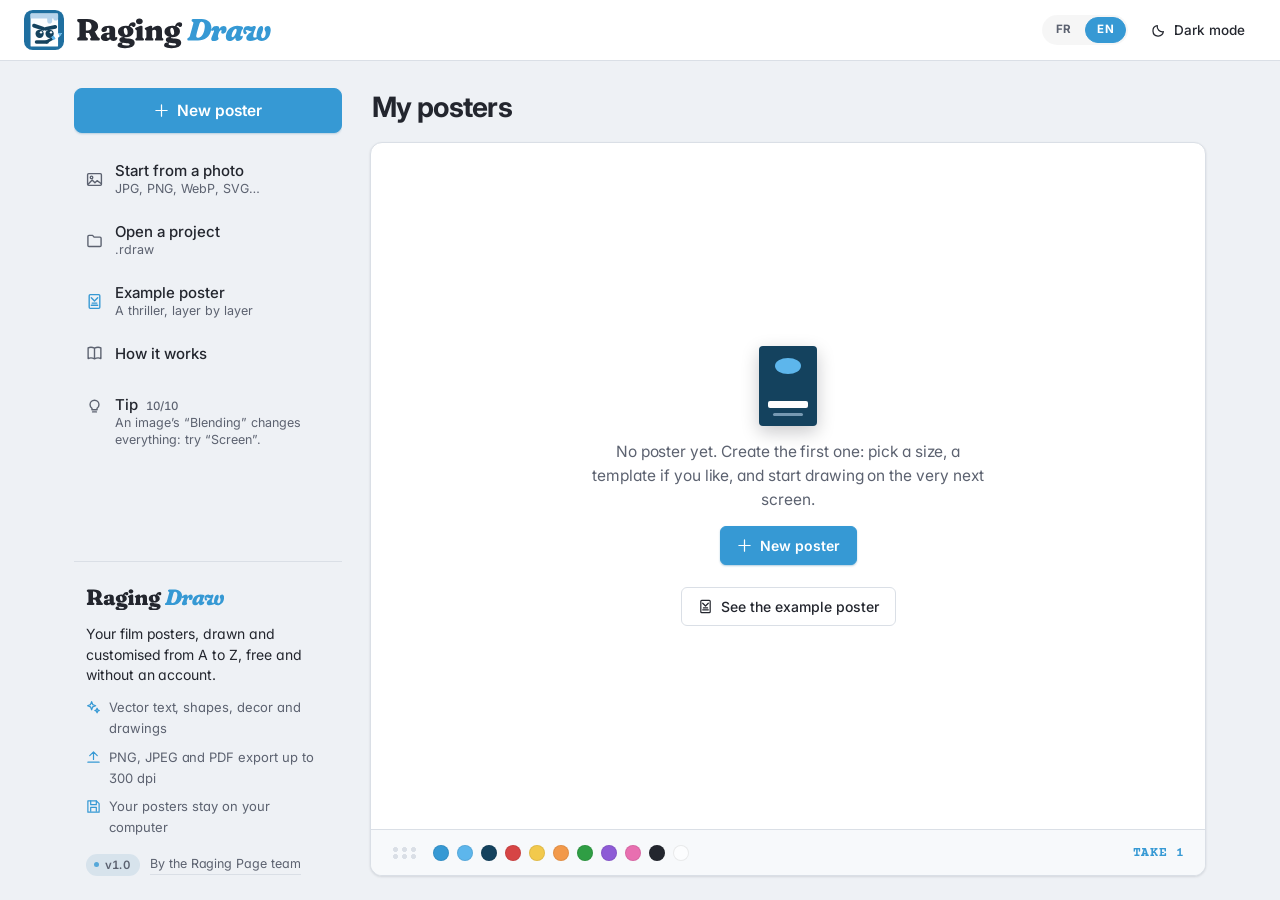
==== ragingdraw/index.html @ 5bf58afb "Raging Draw : un site pour dessiner et personnaliser ses affiches de films Nouveau dossier ragingdra" ====
<!DOCTYPE html>
<html lang="en">
<head>
<meta charset="UTF-8">
<meta name="viewport" content="width=device-width, initial-scale=1.0">
<title>Raging Draw : affiches de films</title>
<meta name="description" content="Raging Draw : dessine et personnalise tes affiches de films de A à Z, gratuitement, dans ton navigateur. Export PNG, JPEG et PDF jusqu'au 300 dpi.">
<script>
  // Applique le thème sauvegardé avant le premier rendu, pour éviter un flash clair->sombre.
  try{ var t = localStorage.getItem('ragingdraw_theme') || localStorage.getItem('scriptmm_theme'); if(t==='dark') document.documentElement.setAttribute('data-theme','dark'); }catch(e){}
</script>
<link rel="icon" type="image/svg+xml" href="data:image/svg+xml,%3Csvg%20xmlns=%22http://www.w3.org/2000/svg%22%20viewBox=%220%200%2064%2064%22%3E%3Crect%20width=%2264%22%20height=%2264%22%20rx=%2214%22%20fill=%22%231F6FA0%22/%3E%3Cpath%20d=%22M12%207H53V57H12Z%22%20fill=%22%23FCFDFE%22%20stroke=%22%23FCFDFE%22%20stroke-width=%223%22%20stroke-linejoin=%22round%22/%3E%3Cpath%20d=%22M12%207H53V12.6c0%201.7-1%202.7-2.3%202.7s-2.3-1-2.3-2.7V12H43.6v5.2c0%201.9-1.1%203-2.5%203s-2.5-1.1-2.5-3V12H12Z%22%20fill=%22%23B7D4EC%22%20stroke=%22%23B7D4EC%22%20stroke-width=%223%22%20stroke-linejoin=%22round%22/%3E%3Cpath%20d=%22M16%2025L31%2030M50%2027L35%2030%22%20stroke=%22%2314425E%22%20stroke-width=%226%22%20stroke-linecap=%22round%22/%3E%3Ccircle%20cx=%2225%22%20cy=%2238%22%20r=%226.6%22%20fill=%22%2314425E%22/%3E%3Ccircle%20cx=%2227.2%22%20cy=%2235.8%22%20r=%221.9%22%20fill=%22%23FCFDFE%22/%3E%3Ccircle%20cx=%2241%22%20cy=%2238%22%20r=%226.6%22%20fill=%22%2314425E%22/%3E%3Ccircle%20cx=%2243.2%22%20cy=%2235.8%22%20r=%221.9%22%20fill=%22%23FCFDFE%22/%3E%3Cpath%20d=%22M20%2051H37%22%20stroke=%22%2314425E%22%20stroke-width=%225.6%22%20stroke-linecap=%22round%22/%3E%3Cg%20transform=%22translate%2836%2051%29%20rotate%28-30%29%22%3E%3Cpath%20d=%22M-2%20-1.9Q-2%20-2.4%20-1.4%20-2.4H11V2.4H-1.4Q-2%202.4%20-2%201.9Z%22%20fill=%22%2314425E%22/%3E%3Cpath%20d=%22M10.5%20-3.1H15.5V3.1H10.5Z%22%20fill=%22%235DB6EC%22/%3E%3Cpath%20d=%22M15.3%20-3.6C20%20-4.2%2024.5%20-2.6%2028.5%200C24.5%202.6%2020%204.2%2015.3%203.6Z%22%20fill=%22%23FCFDFE%22/%3E%3Cpath%20d=%22M22%20-3C24.4%20-2.2%2026.6%20-1.2%2028.5%200C26.6%201.2%2024.4%202.2%2022%203C23.2%201%2023.2%20-1%2022%20-3Z%22%20fill=%22%235DB6EC%22/%3E%3C/g%3E%3C/svg%3E">
<link rel="apple-touch-icon" href="data:image/svg+xml,%3Csvg%20xmlns=%22http://www.w3.org/2000/svg%22%20viewBox=%220%200%2064%2064%22%3E%3Crect%20width=%2264%22%20height=%2264%22%20rx=%2214%22%20fill=%22%231F6FA0%22/%3E%3Cpath%20d=%22M12%207H53V57H12Z%22%20fill=%22%23FCFDFE%22%20stroke=%22%23FCFDFE%22%20stroke-width=%223%22%20stroke-linejoin=%22round%22/%3E%3Cpath%20d=%22M12%207H53V12.6c0%201.7-1%202.7-2.3%202.7s-2.3-1-2.3-2.7V12H43.6v5.2c0%201.9-1.1%203-2.5%203s-2.5-1.1-2.5-3V12H12Z%22%20fill=%22%23B7D4EC%22%20stroke=%22%23B7D4EC%22%20stroke-width=%223%22%20stroke-linejoin=%22round%22/%3E%3Cpath%20d=%22M16%2025L31%2030M50%2027L35%2030%22%20stroke=%22%2314425E%22%20stroke-width=%226%22%20stroke-linecap=%22round%22/%3E%3Ccircle%20cx=%2225%22%20cy=%2238%22%20r=%226.6%22%20fill=%22%2314425E%22/%3E%3Ccircle%20cx=%2227.2%22%20cy=%2235.8%22%20r=%221.9%22%20fill=%22%23FCFDFE%22/%3E%3Ccircle%20cx=%2241%22%20cy=%2238%22%20r=%226.6%22%20fill=%22%2314425E%22/%3E%3Ccircle%20cx=%2243.2%22%20cy=%2235.8%22%20r=%221.9%22%20fill=%22%23FCFDFE%22/%3E%3Cpath%20d=%22M20%2051H37%22%20stroke=%22%2314425E%22%20stroke-width=%225.6%22%20stroke-linecap=%22round%22/%3E%3Cg%20transform=%22translate%2836%2051%29%20rotate%28-30%29%22%3E%3Cpath%20d=%22M-2%20-1.9Q-2%20-2.4%20-1.4%20-2.4H11V2.4H-1.4Q-2%202.4%20-2%201.9Z%22%20fill=%22%2314425E%22/%3E%3Cpath%20d=%22M10.5%20-3.1H15.5V3.1H10.5Z%22%20fill=%22%235DB6EC%22/%3E%3Cpath%20d=%22M15.3%20-3.6C20%20-4.2%2024.5%20-2.6%2028.5%200C24.5%202.6%2020%204.2%2015.3%203.6Z%22%20fill=%22%23FCFDFE%22/%3E%3Cpath%20d=%22M22%20-3C24.4%20-2.2%2026.6%20-1.2%2028.5%200C26.6%201.2%2024.4%202.2%2022%203C23.2%201%2023.2%20-1%2022%20-3Z%22%20fill=%22%235DB6EC%22/%3E%3C/g%3E%3C/svg%3E">
<link rel="preconnect" href="https://fonts.googleapis.com">
<link href="https://fonts.googleapis.com/css2?family=Fraunces:opsz,wght@9..144,500;9..144,600;9..144,700&family=Archivo:wght@400;500;600;700&family=Space+Grotesk:wght@500;600;700&family=Inter:wght@400;500;600;700&family=Courier+Prime:wght@400;700&family=Playfair+Display:wght@600;700&family=Bebas+Neue&family=Caveat:wght@600;700&family=Special+Elite&family=Cinzel:wght@600;700&family=Cormorant+Garamond:wght@600;700&family=Tinos:ital,wght@0,400;0,700;1,400;1,700&family=Arimo:ital,wght@0,400;0,700;1,400;1,700&display=swap" rel="stylesheet">
<link href="https://fonts.googleapis.com/css2?family=Cutive+Mono&family=Anonymous+Pro:wght@400;700&family=IBM+Plex+Mono:wght@400;700&family=Space+Mono:wght@400;700&family=JetBrains+Mono:wght@400;700&family=Roboto+Mono:wght@400;700&family=Source+Code+Pro:wght@400;700&family=DM+Mono:wght@400&family=Overpass+Mono:wght@400;700&family=Xanh+Mono&family=Syne+Mono&family=VT323&family=Share+Tech+Mono&family=Roboto:wght@400;700&family=Open+Sans:wght@400;700&family=Lato:wght@400;700&family=Montserrat:wght@400;700&family=Poppins:wght@400;700&family=Raleway:wght@400;700&family=Nunito:wght@400;700&family=Work+Sans:wght@400;700&family=DM+Sans:wght@400;700&family=Manrope:wght@400;700&family=Outfit:wght@400;700&family=Urbanist:wght@400;700&family=Jost:wght@400;700&family=Josefin+Sans:wght@400;700&family=Quicksand:wght@400;700&family=Barlow:wght@400;700&family=Karla:wght@400;700&display=swap" rel="stylesheet">
<link href="https://fonts.googleapis.com/css2?family=Rubik:wght@400;700&family=Lexend:wght@400;700&family=Figtree:wght@400;700&family=Plus+Jakarta+Sans:wght@400;700&family=Sora:wght@400;700&family=Mulish:wght@400;700&family=Cabin:wght@400;700&family=Questrial&family=Libre+Franklin:wght@400;700&family=Albert+Sans:wght@400;700&family=Red+Hat+Display:wght@400;700&family=Syne:wght@400;700&family=Libre+Baskerville:wght@400;700&family=Lora:wght@400;700&family=Merriweather:wght@400;700&family=EB+Garamond:wght@400;700&family=Crimson+Text:wght@400;700&family=Cormorant:wght@400;700&family=Spectral:wght@400;700&family=Libre+Caslon+Text:wght@400;700&family=Bodoni+Moda:wght@400;700&family=DM+Serif+Display&family=DM+Serif+Text&family=Cardo:wght@400;700&family=Gelasio:wght@400;700&family=Source+Serif+4:wght@400;700&family=PT+Serif:wght@400;700&family=Noto+Serif:wght@400;700&family=Old+Standard+TT:wght@400;700&family=Vollkorn:wght@400;700&display=swap" rel="stylesheet">
<link href="https://fonts.googleapis.com/css2?family=Prata&family=Gloock&family=Young+Serif&family=Marcellus&family=Cinzel+Decorative:wght@400;700&family=Forum&family=Playfair+Display+SC:wght@400;700&family=Cormorant+SC:wght@400;700&family=Anton&family=Oswald:wght@400;700&family=League+Gothic&family=Archivo+Black&family=Alfa+Slab+One&family=Bungee&family=Righteous&family=Limelight&family=Monoton&family=Fjalla+One&family=Staatliches&family=Big+Shoulders+Display:wght@400;700&family=Teko:wght@400;700&family=Abril+Fatface&family=Black+Ops+One&family=Rubik+Mono+One&family=Unbounded:wght@400;700&family=Bowlby+One&family=Fugaz+One&family=Pirata+One&family=UnifrakturCook:wght@700&family=Creepster&display=swap" rel="stylesheet">
<link href="https://fonts.googleapis.com/css2?family=Orbitron:wght@400;700&family=Audiowide&family=Press+Start+2P&family=Michroma&family=Russo+One&family=Rye&family=Dancing+Script:wght@400;700&family=Pacifico&family=Great+Vibes&family=Satisfy&family=Sacramento&family=Allura&family=Alex+Brush&family=Parisienne&family=Kaushan+Script&family=Shadows+Into+Light&family=Indie+Flower&family=Permanent+Marker&family=Homemade+Apple&family=Reenie+Beanie&family=Rock+Salt&family=Covered+By+Your+Grace&family=Nanum+Pen+Script&family=Gloria+Hallelujah&family=Amatic+SC:wght@400;700&family=Courgette&family=Marck+Script&family=Yellowtail&family=Cookie&family=Italianno&display=swap" rel="stylesheet">
<link href="https://fonts.googleapis.com/css2?family=Tangerine:wght@400;700&family=Pinyon+Script&family=Mr+Dafoe&family=Rancho&display=swap" rel="stylesheet">
<link href="https://fonts.googleapis.com/css2?family=Six+Caps&family=Antonio:wght@400;700&family=Oswald:wght@200;300;500;600&family=Montserrat:wght@100;300;500;600;800;900&family=Inter:wght@100;200;300;800;900&family=Playfair+Display:ital,wght@0,400;0,800;0,900;1,400;1,700;1,900&family=Cormorant+Garamond:ital,wght@0,400;1,400;1,600;1,700&family=Fraunces:ital,wght@0,300;0,900;1,400;1,700&display=swap" rel="stylesheet">
<link rel="stylesheet" href="draw.css">
</head>
<body>
<div id="app"></div>

<script src="js/01-base.js"></script>
<script src="js/02-store.js"></script>
<script src="js/03-model.js"></script>
<script src="js/04-render.js"></script>
<script src="js/05-home.js"></script>
<script src="js/06-editor.js"></script>
<script src="js/07-panels.js"></script>
<script src="js/08-export.js"></script>
<script src="js/09-boot.js"></script>
</body>
</html>
---- ragingdraw/draw.css ----
/* =====================================================================
   RAGING DRAW — même direction artistique que Raging Page :
   mêmes couleurs, mêmes typographies (Inter, Fraunces pour le nom),
   même colonne sombre, mêmes boutons, mêmes boîtes de dialogue.
===================================================================== */
:root{
  --paper:#FCFDFE;
  --ink:#23262E;
  --ink-soft:#5C6270;
  --studio:#262535;
  --studio-2:#2F2E44;
  --studio-text:#EDEEF5;
  --studio-text-dim:#9A99B0;
  --accent:#3699D4;
  --accent-2:#1F6FA0;
  --hair:#DADFE6;
  --hair-dark:#3B3A52;
  --backdrop:#EEF1F5;
  --editor-backdrop:#DCE0E7;
  --danger:#D64545;
  --ok:#2F9E44;
  --radius:6px;
  --sans:'Inter',system-ui,-apple-system,'Segoe UI',Roboto,sans-serif;
  --display:var(--sans);
  --surface:#fff;
  --surface-soft:#F7F9FB;
  --surface-soft-2:#F2F5F8;
  --row-hover:#ffffff80;
  --chip-bg:#00000009;
  --overlay-hover:#00000008;
  --tag-chip-bg:#1F6FA01c;
  --tag-chip-text:#145073;
  --shadow-sm:0 1px 2px rgba(16,24,40,.05), 0 1px 3px rgba(16,24,40,.07);
  --shadow-md:0 2px 4px rgba(16,24,40,.05), 0 8px 20px -6px rgba(16,24,40,.14);
  --focus-ring:0 0 0 3px rgba(54,153,212,.22);
}
html[data-theme="dark"]{
  --backdrop:#14141C;
  --editor-backdrop:#0D0D13;
  --ink:#E8EAF2;
  --ink-soft:#A7ACC0;
  --hair:#363548;
  --surface:#262535;
  --surface-soft:#2B2A3D;
  --surface-soft-2:#2B2A3D;
  --row-hover:#ffffff0d;
  --chip-bg:#ffffff14;
  --overlay-hover:#ffffff12;
  --tag-chip-bg:#3699D433;
  --tag-chip-text:#A9D8F5;
  --shadow-sm:0 1px 2px rgba(0,0,0,.35);
  --shadow-md:0 8px 22px -6px rgba(0,0,0,.55);
}
*{box-sizing:border-box;}
html,body{height:100%;}
body{margin:0; background:var(--backdrop); color:var(--ink); font-family:var(--sans); -webkit-font-smoothing:antialiased; font-feature-settings:'cv11','ss01'; letter-spacing:-.003em;}
button{font-family:inherit; cursor:pointer; color:inherit;}
input,textarea,select{font-family:inherit;}
::selection{background:#BFE3FA;}
#app{height:100vh; display:flex; flex-direction:column; overflow:hidden;}
.hidden{display:none !important;}
.icon{width:15px; height:15px; flex:none;}

/* ---------- Boutons ---------- */
.btn{
  border:1px solid var(--hair); background:var(--surface); color:var(--ink); padding:10px 16px;
  border-radius:6px; font-size:14px; font-weight:500; display:inline-flex; align-items:center; gap:8px;
  transition:background .12s, border-color .12s, box-shadow .12s, color .12s;
}
.btn:hover{border-color:#B7D4EC;}
.btn:disabled{opacity:.4; cursor:default;}
.btn-primary{background:var(--accent); border-color:var(--accent); color:#fff; font-weight:600; box-shadow:0 1px 2px rgba(31,111,160,.35);}
.btn-primary:hover{background:#2C7FB0; border-color:#2C7FB0;}
.btn-ghost{background:transparent; border-color:transparent;}
.btn-ghost:hover{background:var(--overlay-hover); border-color:transparent;}
.btn-sm{padding:6px 10px; font-size:13.5px;}
.btn:focus-visible{outline:none; box-shadow:var(--focus-ring);}
.lang-flags{display:flex; gap:2px; padding:2px; border-radius:999px; background:var(--chip-bg); margin:0 2px;}
.lang-flag{font-family:var(--sans); font-size:11.5px; font-weight:700; letter-spacing:.03em; line-height:1; padding:6px 11px; border-radius:999px; border:1px solid transparent; background:transparent; cursor:pointer; color:var(--ink-soft);}
.lang-flag:hover{color:var(--ink);}
.lang-flag.active{color:#fff; background:var(--accent); border-color:var(--accent);}
.ib{width:30px; height:30px; flex:none; display:inline-flex; align-items:center; justify-content:center; border-radius:7px; border:1px solid transparent; background:transparent; color:var(--ink-soft); position:relative; transition:background .12s, color .12s, border-color .12s;}
.ib:hover{background:var(--overlay-hover); color:var(--ink);}
.ib.on{background:var(--tag-chip-bg); color:var(--accent); border-color:rgba(54,153,212,.25);}
.ib.sm{width:26px; height:26px;}
.ib .icon{width:16px; height:16px;}
.ib.danger:hover{color:var(--danger); background:rgba(214,69,69,.08);}
.ib .lt{position:absolute; inset:0; display:flex; align-items:center; justify-content:center; font-style:normal; font-weight:700; font-size:12.5px; background:inherit; border-radius:7px;}
.ib .lt + .icon, .ib:has(.lt) .icon{opacity:0;}
.ib:has(.lt){font-family:'Fraunces',serif;}
.ib[data-id="italic"] .lt{font-style:italic; font-family:'Fraunces',serif; font-size:15px;}
.ib-sp{width:26px; flex:none;}

/* ---------- Nom et logo ---------- */
.mm-word{display:inline-flex; align-items:center; line-height:0; white-space:nowrap; user-select:none;}
.mm-word svg{display:block; height:1em; width:5.199em;}
.mm-word .w1{fill:var(--ink);}
.mm-word .w2{fill:var(--accent);}
.mmlb{fill:#1F6FA0;}
html[data-theme="dark"] .mmlb, .rail .mmlb{fill:#3699D4;}
.rd-logo-splash{overflow:visible;}
.rd-splash .sp{fill:#5DB6EC; stroke:#14425E; stroke-width:1.6; transform-box:fill-box; transform-origin:center; opacity:0; animation:rdSplash 4.2s ease-out infinite;}
.rd-splash .sp2{animation-delay:1.4s; fill:#FCFDFE;}
.rd-splash .sp3{animation-delay:2.8s; fill:#B7D4EC;}
@keyframes rdSplash{0%{opacity:0; transform:translate(0,2px) scale(.45);} 18%{opacity:1;} 65%{opacity:.9;} 100%{opacity:0; transform:translate(9px,-36px) scale(1.5);}}
@media (prefers-reduced-motion:reduce){
  .rd-splash .sp{animation:none; opacity:.95;}
  .rd-splash .sp1{transform:translate(0,-3px) scale(.8);}
  .rd-splash .sp2{transform:translate(4px,-16px) scale(1.1);}
  .rd-splash .sp3{transform:translate(8px,-30px) scale(1.4); opacity:.7;}
}

/* =====================================================================
   ACCUEIL (calqué sur celui de Raging Page)
===================================================================== */
#homeView{flex:1; display:flex; flex-direction:column; overflow:hidden; min-height:0;}
#homeView .wd-top{flex:none; display:flex; align-items:center; justify-content:space-between; gap:16px; height:60px; padding:0 24px; background:var(--surface); box-shadow:0 1px 0 var(--hair);}
#homeView .wd-brand{display:flex; align-items:center; gap:12px;}
#homeView .wd-brand .mm-word{font-size:37.5px;}
#homeView .wd-logo{width:40px; height:40px; flex:none; display:block; border-radius:7px;}
#homeView .wd-top-r{display:flex; align-items:center; gap:10px;}
#homeView .wd-body{flex:1; min-height:0; display:flex; align-items:stretch; width:100%; max-width:1180px; margin:0 auto; padding:28px 24px 24px; gap:28px;}
#homeView .wd-side{flex:none; width:268px; display:flex; flex-direction:column; gap:4px; overflow-y:auto; min-height:0;}
#homeView .wd-new{width:100%; justify-content:center; padding:12px 16px; font-size:15.5px; border-radius:8px; margin-bottom:14px; box-shadow:0 1px 2px #1F6FA044; font-weight:600;}
#homeView .wd-navs{display:flex; flex-direction:column; gap:4px;}
#homeView .wd-nav{width:100%; display:flex; align-items:center; gap:12px; padding:10px 12px; border:0; border-radius:6px; background:transparent; color:var(--ink); font-size:15px; font-weight:500; text-align:left; transition:background .12s;}
#homeView .wd-nav:hover{background:var(--overlay-hover);}
#homeView .wd-nav .icon{width:17px; height:17px; color:var(--ink-soft);}
#homeView .wd-nav-sample .icon{color:var(--accent);}
#homeView .wd-nav small{display:block; font-size:12.5px; font-weight:400; color:var(--ink-soft); margin-top:1px; line-height:1.35;}
#homeView .wd-tip{align-items:flex-start; margin-top:8px;}
#homeView .wd-tip .icon{margin-top:2px;}
#homeView .wd-tip em{font-style:normal; font-size:11.5px; color:var(--ink-soft); margin-left:4px; font-variant-numeric:tabular-nums;}
#homeView .wd-about{margin-top:auto; padding:22px 12px 0; font-size:13px; line-height:1.6; color:var(--ink-soft); border-top:1px solid var(--hair);}
#homeView .wd-about b{display:block; margin-bottom:8px;}
#homeView .wd-about b .mm-word{font-size:26.6px;}
#homeView .wd-tag{margin:0 0 12px; color:var(--ink); font-size:14px; line-height:1.45;}
#homeView .wd-points{list-style:none; margin:0; padding:0; display:flex; flex-direction:column; gap:8px;}
#homeView .wd-points li{display:flex; gap:8px; align-items:flex-start;}
#homeView .wd-points .icon{color:var(--accent); margin-top:3px;}
#homeView .wd-ver{margin-top:16px; display:flex; align-items:center; gap:10px; flex-wrap:wrap;}
.ver-chip{display:inline-flex; align-items:center; gap:6px; padding:3px 10px 3px 8px; border-radius:999px; background:var(--tag-chip-bg); color:var(--ink-soft); font-size:11.5px; font-weight:600; letter-spacing:.02em; line-height:1.4; font-variant-numeric:tabular-nums;}
.ver-chip i{width:5px; height:5px; border-radius:50%; background:var(--accent); opacity:.8; flex:none;}
.rp-link{font-size:12.5px; color:var(--ink-soft); text-decoration:none; border-bottom:1px solid var(--hair);}
.rp-link:hover{color:var(--accent); border-color:var(--accent);}
#homeView .wd-main{flex:1; min-width:0; min-height:0; display:flex; flex-direction:column;}
#homeView .wd-main-h{flex:none; display:flex; align-items:center; gap:14px; margin:2px 2px 18px; flex-wrap:wrap;}
#homeView .wd-main-h h1{margin:0; font-family:var(--sans); font-size:28px; font-weight:700; letter-spacing:-.025em;}
#homeView .wd-count{display:inline-flex; align-items:center; justify-content:center; min-width:34px; height:34px; padding:0 12px; border-radius:999px; background:var(--tag-chip-bg); color:var(--tag-chip-text); font-size:18px; font-weight:700; line-height:1; font-variant-numeric:tabular-nums; box-shadow:inset 0 0 0 1px rgba(54,153,212,.22);}
.wd-resume{margin-left:auto; display:inline-flex; align-items:center; gap:8px; max-width:340px; padding:6px 4px; border:0; background:transparent; color:var(--accent); font-size:14px; font-weight:500; cursor:pointer;}
.wd-resume:hover .wd-resume-t{text-decoration:underline;}
.wd-resume-l{color:var(--ink-soft); font-weight:500;}
.wd-resume-t{font-weight:600; overflow:hidden; text-overflow:ellipsis; white-space:nowrap;}
#homeView .wd-table{flex:1; min-height:0; display:flex; flex-direction:column; background:var(--surface); border:1px solid var(--hair); border-radius:12px; overflow:hidden; box-shadow:var(--shadow-sm);}
#homeView.dropping .wd-table{border-color:var(--accent); box-shadow:var(--focus-ring);}
.pgrid-scroll{flex:1; min-height:0; overflow-y:auto; padding:22px; scrollbar-width:thin; scrollbar-color:rgba(120,128,150,.4) transparent;}
.pgrid{display:grid; grid-template-columns:repeat(auto-fill, minmax(170px, 1fr)); gap:22px 18px;}
.pcard{position:relative; display:flex; flex-direction:column; gap:10px; cursor:pointer; border-radius:10px; padding:8px; margin:-8px; outline:none; transition:background .12s;}
.pcard:hover, .pcard:focus-visible{background:var(--surface-soft);}
.pc-th{height:220px; display:flex; align-items:center; justify-content:center; border-radius:8px; background:var(--surface-soft-2); overflow:hidden;}
.pc-th span{display:block; max-width:84%; max-height:88%; height:88%; background:#0B0B10 center/cover no-repeat; border-radius:2px; box-shadow:0 6px 18px rgba(10,10,20,.28), 0 1px 3px rgba(10,10,20,.2); transition:transform .18s ease;}
.pc-th span[style*="aspect-ratio:1920"]{height:auto; width:84%;}
.pcard:hover .pc-th span{transform:translateY(-3px);}
.pc-meta{min-width:0; padding:0 2px;}
.pc-meta b{display:block; font-size:15px; font-weight:600; overflow:hidden; text-overflow:ellipsis; white-space:nowrap;}
.pc-meta small{display:block; font-size:12.5px; color:var(--ink-soft); margin-top:2px; overflow:hidden; text-overflow:ellipsis; white-space:nowrap;}
.pc-acts{position:absolute; top:14px; right:14px; display:flex; gap:2px; padding:3px; border-radius:9px; background:var(--surface); box-shadow:var(--shadow-md); opacity:0; transition:opacity .12s;}
.pcard:hover .pc-acts, .pcard:focus-within .pc-acts{opacity:1;}
@media (hover:none){ .pc-acts{opacity:1;} }
#homeView .wd-empty{flex:1; display:flex; flex-direction:column; align-items:center; justify-content:center; text-align:center; gap:14px; padding:48px 24px;}
#homeView .wd-empty p{margin:0; max-width:400px; font-size:15.5px; line-height:1.55; color:var(--ink-soft);}
.wd-poster{width:58px; height:80px; border-radius:4px; background:#14425E; position:relative; box-shadow:0 6px 18px rgba(10,10,20,.22); overflow:hidden;}
.wd-poster i{position:absolute; left:9px; right:9px; height:3px; border-radius:2px; background:#B7D4EC;}
.wd-poster i:nth-child(1){top:12px; left:16px; right:16px; height:16px; border-radius:50%; background:#5DB6EC;}
.wd-poster i:nth-child(2){bottom:18px; height:7px; background:#FCFDFE;}
.wd-poster i:nth-child(3){bottom:10px; left:14px; right:14px; opacity:.6;}
/* bande « pellicule » en pied du tableau : un nuancier qui défile, comme la ligne de scène de Raging Page */
.wd-strip{flex:none; display:flex; align-items:center; gap:14px; height:46px; padding:0 20px; border-top:1px solid var(--hair); background:var(--surface-soft); overflow:hidden;}
.wd-strip-holes{width:28px; height:14px; flex:none; background:radial-gradient(circle, var(--hair) 2.2px, transparent 2.6px) 0 0/9px 7px;}
.wd-strip-sw{flex:1; display:flex; gap:8px; overflow:hidden;}
.wd-strip-sw i{width:16px; height:16px; border-radius:50%; background:var(--c); flex:none; box-shadow:inset 0 0 0 1px rgba(0,0,0,.08); animation:swIn 6s ease-in-out infinite; animation-delay:calc(var(--i, 0) * .2s);}
.wd-strip-sw i:nth-child(2){animation-delay:.25s} .wd-strip-sw i:nth-child(3){animation-delay:.5s} .wd-strip-sw i:nth-child(4){animation-delay:.75s} .wd-strip-sw i:nth-child(5){animation-delay:1s} .wd-strip-sw i:nth-child(6){animation-delay:1.25s} .wd-strip-sw i:nth-child(7){animation-delay:1.5s} .wd-strip-sw i:nth-child(8){animation-delay:1.75s} .wd-strip-sw i:nth-child(9){animation-delay:2s} .wd-strip-sw i:nth-child(10){animation-delay:2.25s} .wd-strip-sw i:nth-child(11){animation-delay:2.5s}
@keyframes swIn{0%,100%{transform:none;} 8%{transform:translateY(-4px);} 16%{transform:none;}}
.wd-strip-n{font-family:'Courier Prime','Courier New',monospace; font-weight:700; font-size:12.5px; letter-spacing:.06em; color:var(--accent);}
@media (prefers-reduced-motion:reduce){ .wd-strip-sw i{animation:none;} }
#homeView button:focus-visible{outline:2px solid var(--accent); outline-offset:2px;}
@media (max-width:900px){
  #homeView{overflow:auto;}
  #homeView .wd-body{flex-direction:column; padding:20px 16px 28px; gap:20px; min-height:auto;}
  #homeView .wd-side{display:contents;}
  #homeView .wd-new{order:-2; width:100%; margin-bottom:0;}
  #homeView .wd-navs{order:-1; flex-direction:row; flex-wrap:wrap; gap:6px; margin-top:-8px;}
  #homeView .wd-nav{width:auto; flex:1 1 auto; padding:9px 12px;}
  #homeView .wd-nav small, #homeView .wd-tip{display:none;}
  #homeView .wd-about{order:3; margin:0; padding:16px 4px 0;}
  #homeView .wd-main{flex:none;}
  #homeView .wd-table{flex:none; overflow:visible;}
  .pgrid-scroll{overflow:visible; padding:16px;}
  .pgrid{grid-template-columns:repeat(auto-fill, minmax(140px, 1fr));}
  .pc-th{height:180px;}
  #homeView .wd-top{padding:0 16px;}
  #homeView .wd-brand .mm-word{font-size:30px;}
}
@media (max-width:520px){
  #homeView .wd-top .btn-ghost{font-size:0; gap:0; padding:7px 9px;}
  #homeView .wd-top .btn-ghost .icon{width:16px; height:16px;}
  #homeView .wd-brand .mm-word{font-size:24px;}
  #homeView .wd-logo{width:34px; height:34px;}
  .wd-resume{margin-left:0;}
}

/* =====================================================================
   BOÎTES DE DIALOGUE ET FENÊTRES
===================================================================== */
.mmd-backdrop{position:fixed; inset:0; z-index:500; display:flex; align-items:center; justify-content:center; padding:20px; background:rgba(20,20,30,.52); animation:mmdFade .14s ease-out;}
.mmd{width:100%; max-width:410px; background:var(--surface); color:var(--ink); border-radius:12px; padding:24px 24px 18px; box-shadow:0 0 0 1px var(--hair), 0 24px 64px rgba(10,10,20,.38); animation:mmdPop .17s cubic-bezier(.2,.8,.3,1);}
.mmd-head{display:flex; gap:14px; align-items:flex-start;}
.mmd-ico{flex:none; width:40px; height:40px; border-radius:50%; display:flex; align-items:center; justify-content:center; background:rgba(54,153,212,.14); color:var(--accent);}
.mmd.danger .mmd-ico{background:rgba(214,69,69,.14); color:var(--danger);}
.mmd-ico svg{width:20px; height:20px; fill:none; stroke:currentColor; stroke-width:1.8; stroke-linecap:round; stroke-linejoin:round;}
.mmd-text{min-width:0; flex:1;}
.mmd-title{margin:2px 0 0; font-size:17px; font-weight:700; letter-spacing:-.01em; line-height:1.3;}
.mmd-msg{margin:6px 0 0; font-size:14.5px; line-height:1.5; color:var(--ink-soft); white-space:pre-line; overflow-wrap:anywhere;}
.mmd-input{display:block; width:100%; margin-top:14px; padding:10px 12px; font:inherit; font-size:15px; color:var(--ink); background:var(--surface-soft); border:1px solid var(--hair); border-radius:8px;}
.mmd-input:focus{outline:none; border-color:var(--accent); box-shadow:var(--focus-ring);}
.mmd-actions{display:flex; justify-content:flex-end; gap:8px; margin-top:22px;}
.mmd-actions .btn{min-width:92px; justify-content:center; padding:8px 16px; font-size:14.5px;}
.mmd.danger .mmd-ok{background:var(--danger); border-color:var(--danger); color:#fff;}
.mmd.danger .mmd-ok:hover{background:#B93838; border-color:#B93838;}
@keyframes mmdFade{from{opacity:0}to{opacity:1}}
@keyframes mmdPop{from{opacity:0; transform:translateY(8px) scale(.97)}to{opacity:1; transform:none}}
@media (prefers-reduced-motion:reduce){ .mmd-backdrop, .mmd, .modal{animation:none;} }

.modal-backdrop{position:fixed; inset:0; background:#14141Eaa; display:flex; align-items:center; justify-content:center; z-index:200; padding:20px; backdrop-filter:blur(2px); animation:mmdFade .14s ease-out;}
.modal{position:relative; background:var(--surface); color:var(--ink); border-radius:12px; width:100%; max-width:460px; max-height:calc(100vh - 40px); display:flex; flex-direction:column; box-shadow:0 0 0 1px var(--hair), 0 24px 64px rgba(10,10,20,.32); animation:mmdPop .17s cubic-bezier(.2,.8,.3,1);}
.modal.wide{max-width:860px;}
.mh{padding:24px 64px 0 28px;}
.mh h2{margin:0; font-size:19px; font-weight:700; letter-spacing:-.015em;}
.mh p{margin:5px 0 0; color:var(--ink-soft); font-size:14px; line-height:1.45;}
.mclose{position:absolute; top:16px; right:16px;}
.mb{padding:20px 28px 4px; overflow-y:auto; min-height:0;}
.modal-actions{display:flex; justify-content:flex-end; gap:8px; padding:16px 28px 22px;}
.modal-actions .btn{padding:9px 18px; font-size:14.5px;}
.field{margin-bottom:18px;}
.field > label{display:block; font-size:13.5px; font-weight:600; color:var(--ink-soft); margin-bottom:8px;}
.field input[type=text], .field input[type=number], .field select{width:100%; padding:10px 12px; border:1px solid var(--hair); border-radius:8px; font-size:15px; background:var(--surface-soft); color:var(--ink); transition:border-color .12s, box-shadow .12s, background .12s;}
.field input:focus, .field select:focus{outline:none; border-color:var(--accent); box-shadow:var(--focus-ring); background:var(--surface);}
.fmt-choice{display:flex; gap:8px;}
.fmt-opt{flex:1; border:1.5px solid var(--hair); border-radius:8px; padding:12px 12px; cursor:pointer; text-align:left; background:var(--surface);}
.fmt-opt:hover{border-color:#B7D4EC;}
.fmt-opt.active{border-color:var(--accent); background:color-mix(in srgb, var(--accent) 8%, var(--surface)); box-shadow:var(--focus-ring);}
.fmt-opt .t{font-weight:700; font-size:14.5px;}
.fmt-opt .d{font-size:12.5px; color:var(--ink-soft); margin-top:3px; line-height:1.35;}
.fmt-grid{display:grid; grid-template-columns:repeat(auto-fill, minmax(140px, 1fr)); gap:10px; margin-bottom:16px;}
.fmt-grid.sm{grid-template-columns:repeat(auto-fill, minmax(118px, 1fr)); gap:8px; margin:0;}
.fmt-card{display:flex; flex-direction:column; align-items:center; gap:4px; padding:12px 8px 10px; border:1.5px solid var(--hair); border-radius:10px; background:var(--surface); text-align:center; transition:border-color .12s, background .12s;}
.fmt-card:hover{border-color:#B7D4EC;}
.fmt-card.active{border-color:var(--accent); background:color-mix(in srgb, var(--accent) 8%, var(--surface)); box-shadow:var(--focus-ring);}
.fc-r{height:58px; width:100%; display:flex; align-items:center; justify-content:center; margin-bottom:4px;}
.fc-r i{display:block; height:100%; max-width:90%; border-radius:3px; background:linear-gradient(160deg, #3699D4, #14425E); box-shadow:0 2px 6px rgba(20,66,94,.3);}
.fmt-card[data-id="wide"] .fc-r i{height:auto; width:80%;}
.fmt-card b{font-size:13px; font-weight:600; line-height:1.25;}
.fmt-card small{font-size:11.5px; color:var(--ink-soft); line-height:1.3;}
.fmt-custom{display:flex; align-items:flex-end; gap:10px; flex-wrap:wrap; padding:14px; border:1px dashed var(--hair); border-radius:10px; margin-bottom:14px;}
.fmt-custom b{width:100%; font-size:13.5px; color:var(--ink-soft);}
.fmt-custom label{display:flex; flex-direction:column; gap:4px; font-size:12px; color:var(--ink-soft); font-weight:600;}
.fmt-custom input, .fmt-custom select{width:100px; padding:7px 9px; border:1px solid var(--hair); border-radius:7px; background:var(--surface-soft); color:var(--ink); font-size:14px;}

/* ---------- Création ---------- */
.tgrid{display:grid; grid-template-columns:repeat(2, 1fr); gap:12px;}
.tgrid.cr{grid-template-columns:repeat(auto-fill, minmax(96px, 1fr)); gap:10px;}
.tcard{display:flex; flex-direction:column; gap:6px; align-items:stretch; padding:6px; border:1.5px solid transparent; border-radius:10px; background:transparent; text-align:center; font-size:12.5px; font-weight:600; color:var(--ink);}
.tcard:hover{background:var(--overlay-hover);}
.tcard.active{border-color:var(--accent); background:color-mix(in srgb, var(--accent) 8%, var(--surface));}
.tthumb{display:block; width:100%; border-radius:4px; background:#2F2E44 center/cover no-repeat; box-shadow:0 3px 10px rgba(10,10,20,.22); max-height:240px;}

/* ---------- Export ---------- */
#exportBackdrop .mb{display:flex; gap:24px;}
.ex-prev{flex:none; width:260px; display:flex; align-items:flex-start; justify-content:center; padding:18px; background:var(--editor-backdrop); border-radius:10px; align-self:flex-start;}
.ex-prev canvas{max-width:100%; height:auto; box-shadow:0 8px 24px rgba(10,10,20,.3); border-radius:2px;}
.ex-opts{flex:1; min-width:0;}
.fmt4{display:grid; grid-template-columns:1fr 1fr; gap:8px;}
.qlist{display:flex; flex-direction:column; gap:6px;}
.qopt{display:flex; align-items:center; justify-content:space-between; gap:10px; padding:10px 12px; border:1.5px solid var(--hair); border-radius:8px; background:var(--surface); text-align:left;}
.qopt b{font-size:14px; font-weight:600;}
.qopt span{font-size:12.5px; color:var(--ink-soft); font-variant-numeric:tabular-nums;}
.qopt:hover{border-color:#B7D4EC;}
.qopt.active{border-color:var(--accent); background:color-mix(in srgb, var(--accent) 8%, var(--surface)); box-shadow:var(--focus-ring);}
.ex-jq input{width:100%;}
.ex-jq label b{color:var(--ink); font-variant-numeric:tabular-nums;}
.ex-sum{display:flex; gap:10px; align-items:flex-start; padding:12px 14px; border-radius:10px; background:var(--tag-chip-bg); color:var(--ink); font-size:13.5px; line-height:1.5; margin-top:6px;}
.ex-sum .icon{color:var(--accent); margin-top:3px;}
.ex-sum em{color:var(--ink-soft); font-style:normal;}
.exprog{position:fixed; inset:0; z-index:600; display:flex; align-items:center; justify-content:center; background:rgba(20,20,30,.45); backdrop-filter:blur(2px);}
.exprog > div{min-width:320px; max-width:90vw; padding:22px 24px; border-radius:12px; background:var(--surface); color:var(--ink); box-shadow:0 24px 64px rgba(10,10,20,.38); display:grid; grid-template-columns:auto 1fr; gap:10px 14px; align-items:center;}
.exprog b{font-size:14.5px; font-weight:600;}
.exprog i{grid-column:1 / -1; height:6px; border-radius:3px; background:var(--surface-soft-2); overflow:hidden;}
.exprog s{display:block; height:100%; width:0; background:var(--accent); transition:width .3s;}
.spin{width:20px; height:20px; border-radius:50%; border:2.5px solid var(--tag-chip-bg); border-top-color:var(--accent); animation:spin .8s linear infinite;}
@keyframes spin{to{transform:rotate(360deg);}}
@media (max-width:720px){ #exportBackdrop .mb{flex-direction:column;} .ex-prev{width:100%;} }

/* ---------- Aide ---------- */
.help-steps{display:grid; grid-template-columns:repeat(4, 1fr); gap:10px; margin-bottom:20px;}
.help-steps > div{display:flex; gap:10px; padding:12px; border-radius:10px; background:var(--surface-soft); font-size:13px; line-height:1.4; color:var(--ink-soft);}
.help-steps b{flex:none; width:24px; height:24px; border-radius:50%; background:var(--accent); color:#fff; display:flex; align-items:center; justify-content:center; font-size:12.5px;}
.help-steps strong{display:block; color:var(--ink); font-size:13.5px; margin-bottom:2px;}
.help-cols{display:grid; grid-template-columns:repeat(3, 1fr); gap:22px;}
.help-cols h4{margin:0 0 8px; font-size:11px; font-weight:600; letter-spacing:.09em; text-transform:uppercase; color:var(--ink-soft);}
.kr{display:flex; align-items:center; justify-content:space-between; gap:10px; padding:5px 0; border-bottom:1px solid var(--hair); font-size:13px;}
.kr em{font-style:normal; color:var(--ink-soft); text-align:right;}
.kr span{display:flex; align-items:center; gap:3px; flex:none;}
.kr i{font-style:normal; color:var(--ink-soft); font-size:11px;}
kbd{font-family:var(--sans); font-size:11.5px; font-weight:600; padding:2px 6px; border-radius:5px; background:var(--surface-soft-2); border:1px solid var(--hair); box-shadow:0 1px 0 var(--hair);}
.help-foot{display:flex; gap:10px; align-items:flex-start; margin:20px 0 4px; padding:12px 14px; border-radius:10px; background:var(--tag-chip-bg); font-size:13.5px; line-height:1.5;}
.help-foot .icon{color:var(--accent); margin-top:3px;}
@media (max-width:760px){ .help-steps, .help-cols{grid-template-columns:1fr 1fr;} }

/* ---------- Toasts ---------- */
#rdToasts{position:fixed; left:50%; bottom:96px; transform:translateX(-50%); z-index:700; display:flex; flex-direction:column; align-items:center; gap:8px; pointer-events:none;}
.rd-toast{display:flex; align-items:center; gap:10px; max-width:min(560px, 90vw); padding:10px 16px; border-radius:999px; background:#262535; color:#EDEEF5; font-size:13.5px; font-weight:500; box-shadow:0 10px 30px rgba(10,10,20,.35); animation:mmdPop .2s cubic-bezier(.2,.8,.3,1); transition:opacity .3s, transform .3s;}
.rd-toast i{width:7px; height:7px; border-radius:50%; background:#5DB6EC; flex:none;}
.rd-toast.warn i{background:#F2994A;}
.rd-toast.out{opacity:0; transform:translateY(6px);}

/* =====================================================================
   ÉDITEUR
===================================================================== */
#editorView{flex:1; display:flex; overflow:hidden; min-height:0;}
.rail{width:240px; flex:none; background:var(--studio); color:var(--studio-text); display:flex; flex-direction:column; box-shadow:inset -1px 0 0 rgba(0,0,0,.28);}
.rail-brand{height:60px; padding:0 18px; display:flex; align-items:center; gap:11px; border-bottom:1px solid var(--hair-dark); cursor:pointer;}
.rail-brand:hover{opacity:.85;}
.rail-logo{flex:none; display:block; border-radius:7px;}
.rail .mm-word{font-size:27px;}
.rail .mm-word .w1{fill:#fff;}
.rail .mm-word .w2{fill:#6DBCEB;}
.rail-project{margin:14px 12px 4px; padding:10px 12px 11px; border-radius:10px; background:rgba(255,255,255,.055); border:1px solid rgba(255,255,255,.08); color:#fff; font-size:14px; font-weight:600; line-height:1.35; word-break:break-word;}
.rail-project::before{content:attr(data-label); display:block; margin-bottom:3px; font-size:10.5px; font-weight:600; letter-spacing:.09em; text-transform:uppercase; color:var(--studio-text-dim);}
.rail-nav{flex:1; overflow-y:auto; padding:2px 10px 12px; scrollbar-width:thin; scrollbar-color:rgba(120,128,150,.4) transparent; overscroll-behavior:contain;}
.rail-group{padding:16px 12px 6px; font-size:10.5px; font-weight:600; letter-spacing:.09em; text-transform:uppercase; color:var(--studio-text-dim); opacity:.85;}
.rail-item{position:relative; display:flex; align-items:center; gap:12px; padding:8px 12px; margin:1px 0; border-radius:8px; font-size:14px; font-weight:500; color:var(--studio-text-dim); cursor:pointer; user-select:none; outline:none; transition:background .12s, color .12s;}
.rail-item > *{pointer-events:none;}
.rail-item .icon{width:16px; height:16px; opacity:.85;}
.rail-item:hover{background:rgba(255,255,255,.07); color:#fff;}
.rail-item:hover .icon{opacity:1;}
.rail-item:focus-visible{box-shadow:0 0 0 2px rgba(93,182,236,.6);}
.rail-item.active{background:rgba(54,153,212,.2); color:#fff;}
.rail-item.active .icon{opacity:1; color:#7CC6F2;}
.rail-item::before{content:''; position:absolute; left:-10px; top:7px; bottom:7px; width:3px; border-radius:0 3px 3px 0; background:#5DB6EC; opacity:0; transform:scaleY(.35); transition:opacity .15s ease, transform .15s ease;}
.rail-item.active::before{opacity:1; transform:scaleY(1);}
.rail-bottom{padding:12px 18px; font-size:12px; letter-spacing:.01em; color:var(--studio-text-dim); border-top:1px solid var(--hair-dark); display:flex; justify-content:space-between; gap:8px; flex-wrap:wrap;}

.main-col{flex:1; display:flex; flex-direction:column; min-width:0;}
.topbar{height:60px; flex:none; display:flex; align-items:center; justify-content:space-between; gap:16px; padding:0 20px; background:var(--surface); box-shadow:0 1px 0 var(--hair); position:relative; z-index:3; min-width:0;}
.topbar-left, .topbar-right{display:flex; align-items:center; gap:4px; min-width:0;}
.topbar-left{flex:1 1 auto;}
.topbar-right{flex:none;}
.topbar .btn{border-color:transparent; background:transparent; font-weight:500; padding:7px 11px; font-size:14px; white-space:nowrap;}
.topbar .btn:hover{background:var(--overlay-hover); border-color:transparent;}
.topbar .btn .icon{color:var(--ink-soft);}
.topbar .btn.btn-primary{background:var(--accent); border-color:var(--accent); color:#fff; font-weight:600; padding:8px 15px; margin-left:6px;}
.topbar .btn.btn-primary:hover{background:#2C7FB0; border-color:#2C7FB0;}
.topbar .btn.btn-primary .icon{color:#fff;}
.tb-div{flex:none; width:1px; height:22px; background:var(--hair); margin:0 8px;}
.tb-title{min-width:80px; width:min(320px, 30vw); padding:7px 10px; border:1px solid transparent; border-radius:8px; background:transparent; color:var(--ink); font-size:15px; font-weight:600; letter-spacing:-.01em; text-overflow:ellipsis;}
.tb-title:hover{border-color:var(--hair);}
.tb-title:focus{outline:none; border-color:var(--accent); box-shadow:var(--focus-ring); background:var(--surface);}
.save-status{display:inline-flex; align-items:center; gap:7px; padding:5px 11px; border-radius:999px; background:var(--surface-soft-2); font-size:12.5px; font-weight:500; color:var(--ink-soft); white-space:nowrap; margin-left:6px;}
.save-status i{width:6px; height:6px; border-radius:50%; background:var(--ok); opacity:.85;}
.save-status.saving i{background:var(--accent); animation:pulse 1s ease-in-out infinite;}
.save-status.error i{background:var(--danger);}
@keyframes pulse{50%{opacity:.3;}}

.work{flex:1; min-height:0; display:flex; position:relative;}
.stage{flex:1; min-width:0; position:relative; overflow:hidden; background:var(--editor-backdrop); touch-action:none;}
#cv{position:absolute; inset:0; display:block; touch-action:none;}
#textEdit{position:absolute; z-index:4; margin:0; padding:0; border:0; outline:1.5px dashed #3699D4; outline-offset:4px; background:transparent; resize:none; overflow:hidden; white-space:pre-wrap; overflow-wrap:break-word; transform-origin:center center; caret-color:#3699D4;}
.dock{position:absolute; left:50%; bottom:18px; transform:translateX(-50%); z-index:5; display:flex; align-items:center; gap:2px; padding:5px; border-radius:14px; background:var(--surface); box-shadow:0 0 0 1px var(--hair), 0 12px 32px rgba(10,10,20,.18);}
.dk{width:38px; height:38px; display:flex; align-items:center; justify-content:center; border:0; border-radius:10px; background:transparent; color:var(--ink-soft); transition:background .12s, color .12s;}
.dk .icon{width:18px; height:18px;}
.dk:hover{background:var(--overlay-hover); color:var(--ink);}
.dk.on{background:var(--accent); color:#fff; box-shadow:0 1px 2px rgba(31,111,160,.35);}
.dk-sep{width:1px; height:22px; background:var(--hair); margin:0 4px;}
.zoombar{position:absolute; right:14px; top:14px; z-index:5; display:flex; align-items:center; gap:1px; padding:4px; border-radius:12px; background:var(--surface); box-shadow:0 0 0 1px var(--hair), 0 8px 24px rgba(10,10,20,.12);}
.zb{height:32px; min-width:32px; display:flex; align-items:center; justify-content:center; border:0; border-radius:8px; background:transparent; color:var(--ink-soft); font-size:12.5px; font-weight:600; font-variant-numeric:tabular-nums;}
.zb:hover{background:var(--overlay-hover); color:var(--ink);}
.zb-pct{min-width:58px;}
.drop-veil{position:absolute; inset:12px; z-index:6; display:flex; align-items:center; justify-content:center; border:2px dashed var(--accent); border-radius:16px; background:rgba(54,153,212,.12); pointer-events:none;}
.drop-veil div{display:flex; flex-direction:column; align-items:center; gap:6px; padding:22px 28px; border-radius:14px; background:var(--surface); box-shadow:var(--shadow-md); text-align:center;}
.drop-veil .icon{width:28px; height:28px; color:var(--accent);}
.drop-veil span{font-size:13px; color:var(--ink-soft);}

/* ---------- Volet « Créer » ---------- */
.flyout{width:292px; flex:none; display:flex; flex-direction:column; background:var(--surface); box-shadow:1px 0 0 var(--hair); z-index:2; min-height:0;}
.fly-h{height:52px; flex:none; display:flex; align-items:center; justify-content:space-between; padding:0 12px 0 18px; border-bottom:1px solid var(--hair);}
.fly-h b{font-size:15px; font-weight:700; letter-spacing:-.01em;}
.fly-b{flex:1; overflow-y:auto; padding:14px 16px 24px; scrollbar-width:thin; scrollbar-color:rgba(120,128,150,.4) transparent;}
.fly-note{margin:0 0 14px; font-size:12.5px; line-height:1.5; color:var(--ink-soft);}
.fly-b .fly-note:last-child{margin:18px 0 0;}
.fly-lbl{margin:18px 0 8px; font-size:10.5px; font-weight:600; letter-spacing:.09em; text-transform:uppercase; color:var(--ink-soft);}
.tadd{display:flex; flex-direction:column; gap:8px;}
.tbig{display:flex; align-items:center; justify-content:center; min-height:54px; padding:8px 12px; border:1px solid var(--hair); border-radius:10px; background:var(--surface-soft); color:var(--ink); transition:border-color .12s, background .12s;}
.tbig:hover{border-color:var(--accent); background:var(--surface);}
.plist{display:grid; grid-template-columns:1fr 1fr; gap:8px;}
.pitem{display:flex; flex-direction:column; align-items:center; justify-content:center; gap:6px; min-height:76px; padding:10px 8px; border:1px solid var(--hair); border-radius:10px; background:var(--surface); font-size:12px; font-weight:600; color:var(--ink-soft); text-align:center;}
.pitem:hover{border-color:var(--accent); color:var(--ink);}
.pprev{display:flex; align-items:center; justify-content:center; min-height:22px; color:var(--ink);}
.pprev i{font-style:normal;}
.pprev .icon{width:24px; height:24px;}
.sgrid{display:grid; grid-template-columns:repeat(4, 1fr); gap:6px;}
.scard{display:flex; flex-direction:column; align-items:center; gap:6px; padding:12px 4px 9px; border:1px solid var(--hair); border-radius:10px; background:var(--surface); font-size:11.5px; font-weight:600; color:var(--ink-soft);}
.scard .icon{width:22px; height:22px; color:var(--accent);}
.scard:hover{border-color:var(--accent); color:var(--ink);}
.ogrid{display:grid; grid-template-columns:repeat(3, 1fr); gap:8px;}
.ocard{display:flex; flex-direction:column; gap:6px; padding:5px 5px 8px; border:1px solid var(--hair); border-radius:10px; background:var(--surface); font-size:11.5px; font-weight:600; color:var(--ink-soft); line-height:1.25;}
.ocard i{display:block; height:44px; border-radius:6px; background-color:#888;}
.ocard:hover{border-color:var(--accent); color:var(--ink);}
.dgrid{display:grid; grid-template-columns:repeat(3, 1fr); gap:8px;}
.dcard{display:flex; flex-direction:column; align-items:center; gap:6px; padding:10px 6px 8px; border:1px solid var(--hair); border-radius:10px; background:var(--surface); font-size:11.5px; font-weight:600; color:var(--ink-soft);}
.dcard svg{width:100%; height:44px; color:var(--ink);}
.dcard:hover{border-color:var(--accent); color:var(--ink);}
.dcard:hover svg{color:var(--accent);}
.dropzone{width:100%; display:flex; flex-direction:column; align-items:center; gap:6px; padding:22px 14px; border:1.5px dashed #9CC9E8; border-radius:12px; background:color-mix(in srgb, var(--accent) 6%, var(--surface)); text-align:center; color:var(--ink);}
.dropzone .icon{width:24px; height:24px; color:var(--accent);}
.dropzone b{font-size:14.5px;}
.dropzone span{font-size:12px; line-height:1.45; color:var(--ink-soft);}
.dropzone:hover{border-color:var(--accent);}
.igrid{display:grid; grid-template-columns:repeat(3, 1fr); gap:6px;}
.icard{aspect-ratio:1; border:1px solid var(--hair); border-radius:8px; background:#222 center/cover no-repeat;}
.icard:hover{box-shadow:var(--focus-ring); border-color:var(--accent);}
.tgrid .tcard{padding:4px;}

/* ---------- Volet de droite ---------- */
.side{width:316px; flex:none; display:flex; flex-direction:column; background:var(--surface); box-shadow:-1px 0 0 var(--hair); min-height:0; z-index:2;}
.side-tabs{flex:none; padding:10px 14px; border-bottom:1px solid var(--hair);}
.side-tabs .seg{width:100%;}
.side-tabs .seg button{flex:1;}
.side-tabs b{display:inline-block; min-width:20px; margin-left:4px; padding:0 6px; border-radius:999px; background:var(--chip-bg); font-size:11px; line-height:18px;}
.side-body{flex:1; overflow-y:auto; padding:4px 0 28px; scrollbar-width:thin; scrollbar-color:rgba(120,128,150,.4) transparent;}
.ph{display:flex; align-items:flex-start; gap:12px; padding:14px 16px 10px;}
.ph-ico{flex:none; width:36px; height:36px; border-radius:10px; display:flex; align-items:center; justify-content:center; background:var(--tag-chip-bg); color:var(--accent);}
.ph-ico .icon{width:18px; height:18px;}
.ph b{display:block; font-size:15px; font-weight:700; letter-spacing:-.01em; line-height:1.3;}
.ph small{display:block; font-size:12.5px; color:var(--ink-soft); line-height:1.45; margin-top:2px;}
.ph-name{flex:1; min-width:0;}
.ph-name input{width:100%; padding:5px 8px; margin:-3px 0 0 -8px; border:1px solid transparent; border-radius:7px; background:transparent; color:var(--ink); font-size:15px; font-weight:700; letter-spacing:-.01em;}
.ph-name input:hover{border-color:var(--hair);}
.ph-name input:focus{outline:none; border-color:var(--accent); box-shadow:var(--focus-ring);}
.ph-name input::placeholder{color:var(--ink);}
.ph-name small{margin-top:0;}
.irow{display:flex; align-items:center; gap:2px; padding:2px 12px 8px; flex-wrap:wrap;}
.ps .irow{padding:4px 0;}
.irow.acts{padding:0 12px 10px; border-bottom:1px solid var(--hair); margin-bottom:2px;}
.irow-sep{width:1px; height:18px; background:var(--hair); margin:0 6px;}
.irow-l{font-size:12px; color:var(--ink-soft); margin-left:4px;}
.ps{border-bottom:1px solid var(--hair);}
.ps-h{width:100%; display:flex; align-items:center; gap:8px; padding:12px 16px; border:0; background:transparent; color:var(--ink); font-size:13.5px; font-weight:600; text-align:left;}
.ps-h:hover{background:var(--overlay-hover);}
.ps-chev{width:12px; height:12px; color:var(--ink-soft); transition:transform .15s;}
.ps.open .ps-chev{transform:rotate(90deg);}
.ps-b{display:none; padding:0 16px 14px;}
.ps.open .ps-b{display:block;}
.fr{display:grid; grid-template-columns:92px 1fr 66px; align-items:center; gap:8px; margin:6px 0;}
.fl{font-size:12.5px; color:var(--ink-soft); line-height:1.25;}
.fr input[type=range]{width:100%; min-width:0;}
.fn{position:relative; display:flex; align-items:center;}
.fn input{width:100%; padding:5px 16px 5px 7px; appearance:textfield; border:1px solid var(--hair); border-radius:7px; background:var(--surface-soft); color:var(--ink); font-size:12.5px; font-variant-numeric:tabular-nums; -moz-appearance:textfield;}
.fn input::-webkit-inner-spin-button, .fn input::-webkit-outer-spin-button{-webkit-appearance:none; margin:0;}
.fnum input::-webkit-inner-spin-button{opacity:.5;}
.fn i{position:absolute; right:6px; font-style:normal; font-size:11px; color:var(--ink-soft); pointer-events:none;}
.fn input:focus, .fnum input:focus, .fnum select:focus, .fsel select:focus, .ptext:focus{outline:none; border-color:var(--accent); box-shadow:var(--focus-ring); background:var(--surface);}
.g2{display:grid; grid-template-columns:1fr 1fr; gap:8px; margin:4px 0 8px;}
.fnum{position:relative; display:flex; align-items:center; gap:0; border:1px solid var(--hair); border-radius:8px; background:var(--surface-soft); overflow:hidden;}
.fnum > span{flex:none; padding:0 0 0 9px; font-size:11.5px; font-weight:600; color:var(--ink-soft); min-width:22px;}
.fnum input, .fnum select{flex:1; min-width:0; width:100%; padding:7px 8px; border:0; background:transparent; color:var(--ink); font-size:13px; font-variant-numeric:tabular-nums;}
.fnum i{font-style:normal; font-size:11px; color:var(--ink-soft); padding-right:8px;}
.fnum.dis{opacity:.6;}
.ftog{display:flex; align-items:center; justify-content:space-between; gap:12px; margin:8px 0; font-size:13px; cursor:pointer; color:var(--ink);}
.ftog input{position:absolute; opacity:0; pointer-events:none;}
.ftog .sw{flex:none; width:34px; height:20px; border-radius:999px; background:var(--hair); position:relative; transition:background .15s;}
.ftog .sw::after{content:''; position:absolute; left:2px; top:2px; width:16px; height:16px; border-radius:50%; background:#fff; box-shadow:0 1px 2px rgba(0,0,0,.25); transition:transform .15s;}
.ftog input:checked + .sw{background:var(--accent);}
.ftog input:checked + .sw::after{transform:translateX(14px);}
.ftog input:focus-visible + .sw{box-shadow:var(--focus-ring);}
.fsel{display:grid; grid-template-columns:96px 1fr; align-items:center; gap:8px; margin:6px 0;}
.fsel select{width:100%; padding:6px 8px; border:1px solid var(--hair); border-radius:7px; background:var(--surface-soft); color:var(--ink); font-size:12.5px;}
.fcol{display:grid; grid-template-columns:96px 1fr; align-items:center; gap:8px; margin:6px 0;}
.swb{display:inline-flex; align-items:center; gap:8px; min-width:0; padding:4px 10px 4px 4px; border:1px solid var(--hair); border-radius:8px; background:var(--surface); font-size:12.5px; font-weight:500; color:var(--ink); font-variant-numeric:tabular-nums;}
.swb:hover{border-color:#B7D4EC;}
.swb i{width:24px; height:24px; flex:none; border-radius:6px; position:relative; overflow:hidden; background:conic-gradient(#d9dde4 0 25%, #fff 0 50%, #d9dde4 0 75%, #fff 0) 0 0/10px 10px; box-shadow:inset 0 0 0 1px rgba(0,0,0,.1);}
.swb i::after{content:''; position:absolute; inset:0; background:var(--c);}
.swb span{overflow:hidden; text-overflow:ellipsis; white-space:nowrap;}
.seg{display:inline-flex; gap:2px; padding:3px; border-radius:9px; background:var(--surface-soft-2);}
.seg button{display:inline-flex; align-items:center; justify-content:center; gap:6px; padding:6px 10px; border:0; border-radius:7px; background:transparent; color:var(--ink-soft); font-size:12.5px; font-weight:600; white-space:nowrap;}
.seg button:hover{color:var(--ink);}
.seg button.on{background:var(--surface); color:var(--ink); box-shadow:var(--shadow-sm);}
.seg button .icon{width:15px; height:15px;}
.paint{display:flex; flex-direction:column; gap:8px; margin:2px 0 8px;}
.paint .seg{align-self:stretch;}
.paint .seg button{flex:1;}
.gbar{height:22px; border-radius:6px; box-shadow:inset 0 0 0 1px rgba(0,0,0,.1);}
.gstop{display:grid; grid-template-columns:minmax(0, 1fr) 92px 26px; align-items:center; gap:8px;}
.gstop .swb span{font-size:12px;}
.add-stop{align-self:flex-start; padding:4px 8px; color:var(--accent);}
.ptext{width:100%; min-height:70px; padding:8px 10px; margin:2px 0 8px; border:1px solid var(--hair); border-radius:8px; background:var(--surface-soft); color:var(--ink); font-size:13.5px; line-height:1.45; resize:vertical;}
.font-btn{width:100%; display:flex; align-items:center; justify-content:space-between; padding:9px 12px; margin-bottom:8px; border:1px solid var(--hair); border-radius:8px; background:var(--surface); color:var(--ink); font-size:17px; text-align:left;}
.font-btn::after{content:''; width:7px; height:7px; border-right:1.6px solid var(--ink-soft); border-bottom:1.6px solid var(--ink-soft); transform:rotate(45deg) translateY(-2px); flex:none; margin-left:8px;}
.font-btn:hover{border-color:#B7D4EC;}
.pnote{margin:4px 0 8px; font-size:12.5px; line-height:1.5; color:var(--ink-soft);}
.pnote.center{text-align:center; padding:0 16px;}
.pbtns{display:flex; gap:6px; flex-wrap:wrap; padding:6px 16px 10px;}
.ps .pbtns{padding:4px 0;}
.pbtns .btn{padding:6px 10px; font-size:13px;}
.hint{display:flex; gap:10px; align-items:flex-start; margin:12px 16px; padding:11px 12px; border-radius:10px; background:var(--tag-chip-bg); font-size:12.5px; line-height:1.5; color:var(--ink);}
.hint .icon{color:var(--accent); margin-top:2px;}
.hint.warn{background:rgba(242,153,74,.14);}
.hint.warn .icon{color:#C8761E;}
.btiles{display:grid; grid-template-columns:1fr 1fr; gap:8px; margin-bottom:8px;}
.bt{display:flex; flex-direction:column; align-items:center; gap:4px; padding:6px 6px 8px; border:1.5px solid var(--hair); border-radius:10px; background:var(--surface); font-size:12px; font-weight:600; color:var(--ink-soft);}
.bt canvas{width:100%; height:auto; max-width:128px; border-radius:6px; background:var(--editor-backdrop);}
.bt:hover{border-color:#B7D4EC;}
.bt.on{border-color:var(--accent); color:var(--ink); box-shadow:var(--focus-ring);}
.qsw{display:flex; flex-wrap:wrap; gap:6px; align-items:center;}
.qsw button[style]{width:24px; height:24px; border-radius:50%; border:0; background:var(--c); box-shadow:inset 0 0 0 1px rgba(0,0,0,.14);}
.qsw button[style].on{box-shadow:0 0 0 2px var(--surface), 0 0 0 4px var(--accent);}
.qsw .swb{margin-left:auto;}
.layers{display:flex; flex-direction:column; padding:8px;}
.lr{display:flex; align-items:center; gap:10px; padding:6px 6px 6px 10px; border-radius:8px; cursor:pointer; border:1px solid transparent; user-select:none;}
.lr:hover{background:var(--overlay-hover);}
.lr.on{background:var(--tag-chip-bg); border-color:rgba(54,153,212,.25);}
.lr.off .lr-name, .lr.off .lr-ico{opacity:.45;}
.lr.drag{opacity:.4;}
.lr.dt{box-shadow:inset 0 2px 0 var(--accent);}
.lr.db{box-shadow:inset 0 -2px 0 var(--accent);}
.lr-ico{flex:none; width:28px; height:28px; border-radius:7px; display:flex; align-items:center; justify-content:center; background:var(--surface-soft-2); color:var(--ink-soft);}
.lr.on .lr-ico{color:var(--accent);}
.lr-name{flex:1; min-width:0; font-size:13.5px; font-weight:500; overflow:hidden; text-overflow:ellipsis; white-space:nowrap;}
.empty-l{display:flex; flex-direction:column; align-items:center; gap:10px; padding:40px 24px; text-align:center; color:var(--ink-soft); font-size:13.5px; line-height:1.5;}
.empty-l .icon{width:28px; height:28px; color:var(--accent);}

/* ---------- Petites fenêtres (couleur, police) ---------- */
.pop{position:fixed; z-index:400; background:var(--surface); color:var(--ink); border-radius:12px; box-shadow:0 0 0 1px var(--hair), 0 18px 48px rgba(10,10,20,.28); animation:mmdPop .15s cubic-bezier(.2,.8,.3,1);}
.cpop{width:252px; padding:12px;}
.cp-top{display:flex; gap:10px; align-items:stretch;}
.cp-native{width:64px; height:64px; padding:0; border:0; border-radius:10px; background:transparent; cursor:pointer; flex:none;}
.cp-native::-webkit-color-swatch-wrapper{padding:0;}
.cp-native::-webkit-color-swatch{border:0; border-radius:10px; box-shadow:inset 0 0 0 1px rgba(0,0,0,.12);}
.cp-native::-moz-color-swatch{border:0; border-radius:10px;}
.cp-fields{flex:1; display:flex; flex-direction:column; justify-content:space-between; gap:6px; min-width:0;}
.cp-fields label{display:flex; flex-direction:column; gap:3px; font-size:10.5px; font-weight:600; letter-spacing:.06em; color:var(--ink-soft);}
.cp-hex{width:100%; padding:6px 8px; border:1px solid var(--hair); border-radius:7px; background:var(--surface-soft); color:var(--ink); font-size:13px; font-family:'Courier Prime',monospace; font-weight:700; letter-spacing:.04em;}
.cp-hex:focus{outline:none; border-color:var(--accent); box-shadow:var(--focus-ring);}
.cp-alpha{display:grid; grid-template-columns:auto 1fr 44px; align-items:center; gap:8px; margin:12px 0 4px; font-size:12px; color:var(--ink-soft);}
.cp-alpha b{font-size:12px; text-align:right; color:var(--ink); font-variant-numeric:tabular-nums;}
.cp-lbl{margin:10px 0 6px; font-size:10.5px; font-weight:600; letter-spacing:.09em; text-transform:uppercase; color:var(--ink-soft);}
.cp-sw{display:grid; grid-template-columns:repeat(8, 1fr); gap:5px;}
.cp-sw button{aspect-ratio:1; border:0; border-radius:6px; background:var(--c); box-shadow:inset 0 0 0 1px rgba(0,0,0,.12); padding:0;}
.cp-sw button:hover{transform:scale(1.12);}
.cp-none{background:linear-gradient(135deg, transparent 45%, #D64545 45% 55%, transparent 55%), #fff !important;}
.fpop{width:280px; max-height:420px; display:flex; flex-direction:column; overflow:hidden;}
.fp-search{display:flex; align-items:center; gap:8px; padding:10px 12px; border-bottom:1px solid var(--hair); color:var(--ink-soft);}
.fp-search input{flex:1; border:0; background:transparent; color:var(--ink); font-size:14px; outline:none;}
.fp-list{flex:1; overflow-y:auto; padding:6px; scrollbar-width:thin;}
.fp-g{padding:10px 8px 4px; font-size:10.5px; font-weight:600; letter-spacing:.09em; text-transform:uppercase; color:var(--ink-soft); font-family:var(--sans);}
.fp-i{display:block; width:100%; padding:7px 10px; border:0; border-radius:7px; background:transparent; color:var(--ink); font-size:18px; text-align:left; white-space:nowrap; overflow:hidden; text-overflow:ellipsis;}
.fp-i:hover{background:var(--overlay-hover);}
.fp-i.on{background:var(--tag-chip-bg); color:var(--accent);}
.fp-empty{padding:20px; text-align:center; color:var(--ink-soft); font-size:13px;}

/* ---------- Curseurs ---------- */
input[type=range]{-webkit-appearance:none; appearance:none; height:20px; background:transparent; cursor:pointer;}
input[type=range]::-webkit-slider-runnable-track{height:4px; border-radius:2px; background:var(--hair);}
input[type=range]::-webkit-slider-thumb{-webkit-appearance:none; width:14px; height:14px; margin-top:-5px; border-radius:50%; background:#fff; border:2px solid var(--accent); box-shadow:0 1px 3px rgba(0,0,0,.2);}
input[type=range]::-moz-range-track{height:4px; border-radius:2px; background:var(--hair);}
input[type=range]::-moz-range-thumb{width:12px; height:12px; border-radius:50%; background:#fff; border:2px solid var(--accent);}
input[type=range]:focus-visible::-webkit-slider-thumb{box-shadow:var(--focus-ring);}

/* ---------- Écrans plus étroits ---------- */
@media (max-width:1280px){
  .rail{width:200px;}
  .side{width:296px;}
  .flyout{width:268px;}
}
@media (max-width:1100px){
  .rail{width:64px;}
  .rail .mm-word, .rail-project, .rail-group, .rail-item .lbl, .rail-bottom{display:none;}
  .rail-brand{padding:0; justify-content:center;}
  .rail-nav{padding:10px 8px;}
  .rail-item{justify-content:center; padding:10px;}
  .rail-item::before{left:-8px;}
  .topbar .tb-lbl{display:none;}
  .save-status{display:none;}
}
@media (max-width:820px){
  .work{flex-direction:column;}
  .side{width:100%; height:42vh; flex:none; box-shadow:0 -1px 0 var(--hair);}
  .side-tabs{padding:8px 12px;}
  .flyout{position:absolute; left:0; top:0; bottom:42vh; z-index:7; width:min(292px, 80vw); box-shadow:8px 0 30px rgba(10,10,20,.2);}
  .topbar{padding:0 10px; gap:8px;}
  .topbar .lang-flags, .tb-div{display:none;}
  .dock{bottom:10px; max-width:calc(100% - 20px); overflow-x:auto; padding:4px;}
  .dk{width:34px; height:34px; flex:none;}
  .dk-sep{margin:0 2px;}
  .zoombar{display:none;}
}
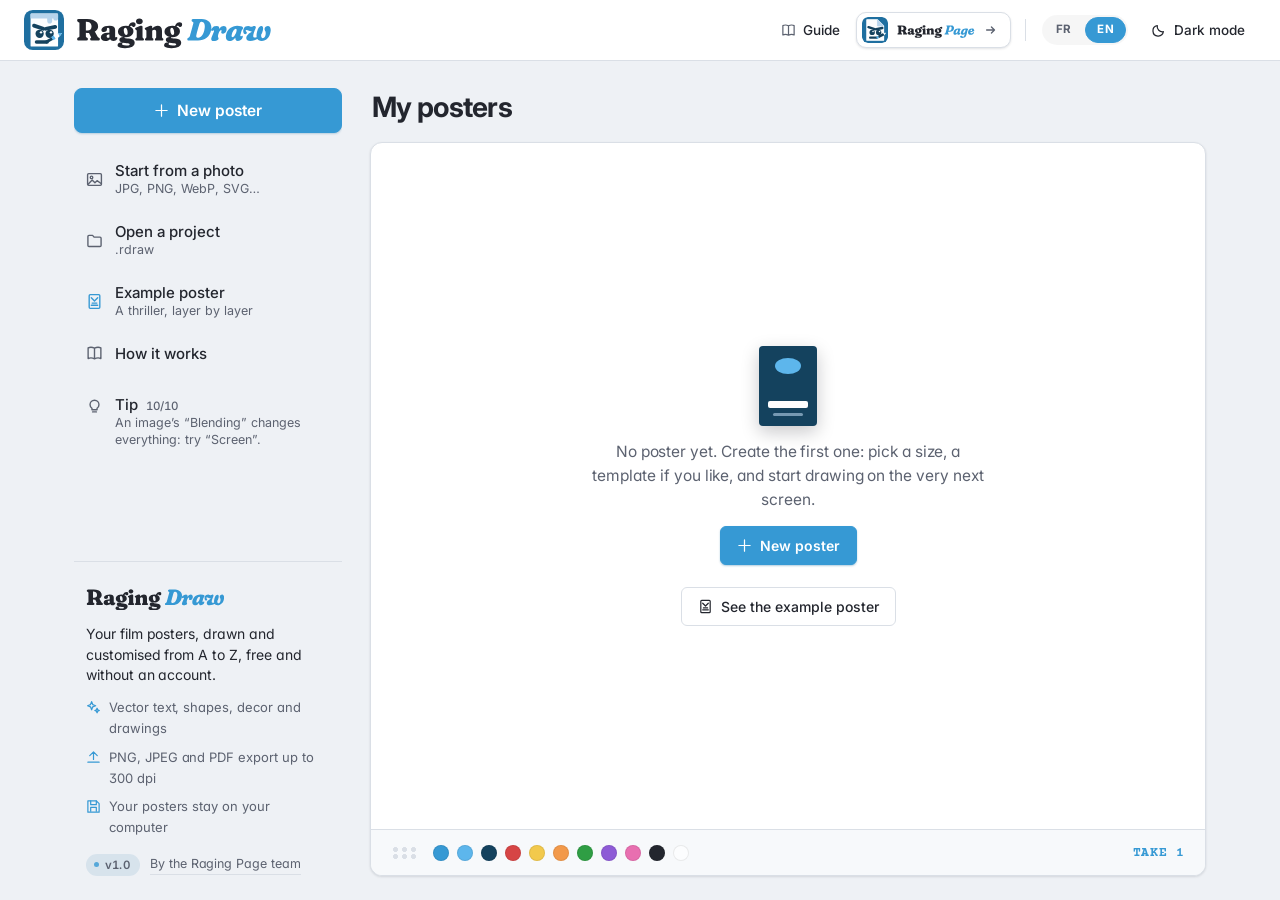
==== commit 3cee3631: "Passerelles Raging Page ⇄ Raging Draw et page Guide - Accueil de Raging Page : boutons « Guide » et " ====
--- a/ragingdraw/index.html
+++ b/ragingdraw/index.html
@@ -32,6 +32,7 @@
 <script src="js/06-editor.js"></script>
 <script src="js/07-panels.js"></script>
 <script src="js/08-export.js"></script>
+<script src="js/10-app-links.js"></script>
 <script src="js/09-boot.js"></script>
 </body>
 </html>
--- a/ragingdraw/draw.css
+++ b/ragingdraw/draw.css
@@ -603,3 +603,21 @@
   .dk-sep{margin:0 2px;}
   .zoombar{display:none;}
 }
+
+/* =====================================================================
+   PASSERELLES (accueil) : « Guide » et l'autre outil, en haut à droite
+===================================================================== */
+.app-links{display:flex; align-items:center; gap:6px;}
+.app-guide{display:inline-flex; align-items:center; gap:7px; padding:7px 10px; border-radius:6px; color:var(--ink); text-decoration:none; font-size:13.5px; font-weight:500; white-space:nowrap; transition:background .12s;}
+.app-guide:hover{background:var(--overlay-hover);}
+.app-guide .icon{width:15px; height:15px; color:var(--ink-soft);}
+.app-switch{display:inline-flex; align-items:center; gap:9px; height:36px; padding:0 12px 0 5px; border:1px solid var(--hair); border-radius:10px; background:var(--surface); color:var(--ink); text-decoration:none; box-shadow:var(--shadow-sm); transition:border-color .12s, box-shadow .12s;}
+.app-switch:hover{border-color:#B7D4EC; box-shadow:var(--shadow-sm), 0 0 0 3px rgba(54,153,212,.12);}
+.app-switch .as-logo{width:26px; height:26px; flex:none; display:block; border-radius:6px;}
+.app-switch .as-word{font-size:16px;}
+.app-switch .as-ar{width:14px; height:14px; color:var(--ink-soft); transition:transform .15s, color .15s;}
+.app-switch:hover .as-ar{transform:translateX(2px); color:var(--accent);}
+.app-guide:focus-visible, .app-switch:focus-visible{outline:none; box-shadow:0 0 0 3px rgba(54,153,212,.22);}
+.app-sep{width:1px; height:22px; background:var(--hair); margin:0 4px; flex:none;}
+@media (max-width:720px){ .app-guide span, .app-switch .as-word, .app-sep{display:none;} .app-switch{padding:0 8px 0 5px; gap:6px;} }
+@media (prefers-reduced-motion:reduce){ .app-switch .as-ar{transition:none;} }
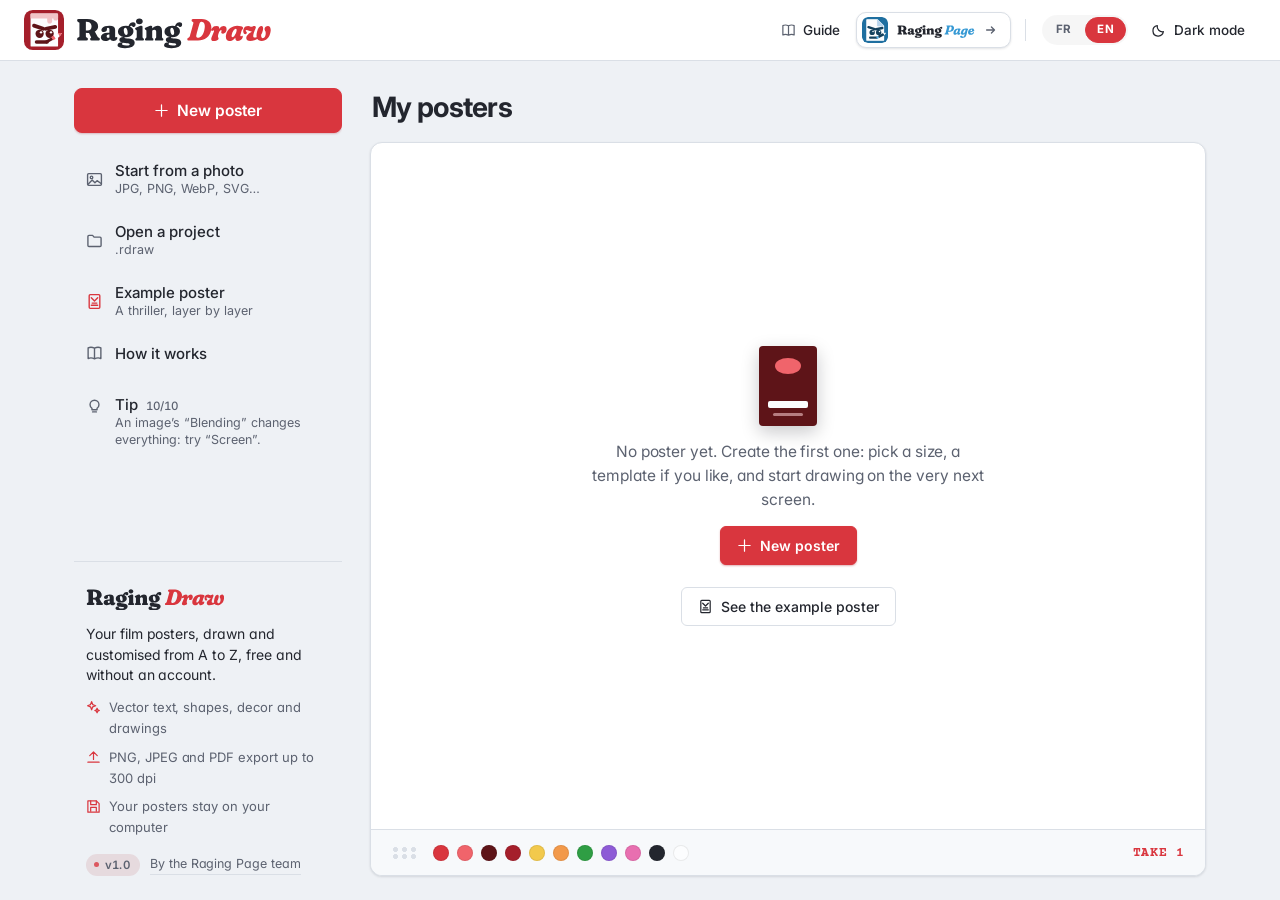
==== commit 3b1c0eff: "Raging Draw passe au rouge, favicon de Raging Page en rouge, README en anglais - Couleur d'accent de" ====
--- a/ragingdraw/index.html
+++ b/ragingdraw/index.html
@@ -9,8 +9,8 @@
   // Applique le thème sauvegardé avant le premier rendu, pour éviter un flash clair->sombre.
   try{ var t = localStorage.getItem('ragingdraw_theme') || localStorage.getItem('scriptmm_theme'); if(t==='dark') document.documentElement.setAttribute('data-theme','dark'); }catch(e){}
 </script>
-<link rel="icon" type="image/svg+xml" href="data:image/svg+xml,%3Csvg%20xmlns=%22http://www.w3.org/2000/svg%22%20viewBox=%220%200%2064%2064%22%3E%3Crect%20width=%2264%22%20height=%2264%22%20rx=%2214%22%20fill=%22%231F6FA0%22/%3E%3Cpath%20d=%22M12%207H53V57H12Z%22%20fill=%22%23FCFDFE%22%20stroke=%22%23FCFDFE%22%20stroke-width=%223%22%20stroke-linejoin=%22round%22/%3E%3Cpath%20d=%22M12%207H53V12.6c0%201.7-1%202.7-2.3%202.7s-2.3-1-2.3-2.7V12H43.6v5.2c0%201.9-1.1%203-2.5%203s-2.5-1.1-2.5-3V12H12Z%22%20fill=%22%23B7D4EC%22%20stroke=%22%23B7D4EC%22%20stroke-width=%223%22%20stroke-linejoin=%22round%22/%3E%3Cpath%20d=%22M16%2025L31%2030M50%2027L35%2030%22%20stroke=%22%2314425E%22%20stroke-width=%226%22%20stroke-linecap=%22round%22/%3E%3Ccircle%20cx=%2225%22%20cy=%2238%22%20r=%226.6%22%20fill=%22%2314425E%22/%3E%3Ccircle%20cx=%2227.2%22%20cy=%2235.8%22%20r=%221.9%22%20fill=%22%23FCFDFE%22/%3E%3Ccircle%20cx=%2241%22%20cy=%2238%22%20r=%226.6%22%20fill=%22%2314425E%22/%3E%3Ccircle%20cx=%2243.2%22%20cy=%2235.8%22%20r=%221.9%22%20fill=%22%23FCFDFE%22/%3E%3Cpath%20d=%22M20%2051H37%22%20stroke=%22%2314425E%22%20stroke-width=%225.6%22%20stroke-linecap=%22round%22/%3E%3Cg%20transform=%22translate%2836%2051%29%20rotate%28-30%29%22%3E%3Cpath%20d=%22M-2%20-1.9Q-2%20-2.4%20-1.4%20-2.4H11V2.4H-1.4Q-2%202.4%20-2%201.9Z%22%20fill=%22%2314425E%22/%3E%3Cpath%20d=%22M10.5%20-3.1H15.5V3.1H10.5Z%22%20fill=%22%235DB6EC%22/%3E%3Cpath%20d=%22M15.3%20-3.6C20%20-4.2%2024.5%20-2.6%2028.5%200C24.5%202.6%2020%204.2%2015.3%203.6Z%22%20fill=%22%23FCFDFE%22/%3E%3Cpath%20d=%22M22%20-3C24.4%20-2.2%2026.6%20-1.2%2028.5%200C26.6%201.2%2024.4%202.2%2022%203C23.2%201%2023.2%20-1%2022%20-3Z%22%20fill=%22%235DB6EC%22/%3E%3C/g%3E%3C/svg%3E">
-<link rel="apple-touch-icon" href="data:image/svg+xml,%3Csvg%20xmlns=%22http://www.w3.org/2000/svg%22%20viewBox=%220%200%2064%2064%22%3E%3Crect%20width=%2264%22%20height=%2264%22%20rx=%2214%22%20fill=%22%231F6FA0%22/%3E%3Cpath%20d=%22M12%207H53V57H12Z%22%20fill=%22%23FCFDFE%22%20stroke=%22%23FCFDFE%22%20stroke-width=%223%22%20stroke-linejoin=%22round%22/%3E%3Cpath%20d=%22M12%207H53V12.6c0%201.7-1%202.7-2.3%202.7s-2.3-1-2.3-2.7V12H43.6v5.2c0%201.9-1.1%203-2.5%203s-2.5-1.1-2.5-3V12H12Z%22%20fill=%22%23B7D4EC%22%20stroke=%22%23B7D4EC%22%20stroke-width=%223%22%20stroke-linejoin=%22round%22/%3E%3Cpath%20d=%22M16%2025L31%2030M50%2027L35%2030%22%20stroke=%22%2314425E%22%20stroke-width=%226%22%20stroke-linecap=%22round%22/%3E%3Ccircle%20cx=%2225%22%20cy=%2238%22%20r=%226.6%22%20fill=%22%2314425E%22/%3E%3Ccircle%20cx=%2227.2%22%20cy=%2235.8%22%20r=%221.9%22%20fill=%22%23FCFDFE%22/%3E%3Ccircle%20cx=%2241%22%20cy=%2238%22%20r=%226.6%22%20fill=%22%2314425E%22/%3E%3Ccircle%20cx=%2243.2%22%20cy=%2235.8%22%20r=%221.9%22%20fill=%22%23FCFDFE%22/%3E%3Cpath%20d=%22M20%2051H37%22%20stroke=%22%2314425E%22%20stroke-width=%225.6%22%20stroke-linecap=%22round%22/%3E%3Cg%20transform=%22translate%2836%2051%29%20rotate%28-30%29%22%3E%3Cpath%20d=%22M-2%20-1.9Q-2%20-2.4%20-1.4%20-2.4H11V2.4H-1.4Q-2%202.4%20-2%201.9Z%22%20fill=%22%2314425E%22/%3E%3Cpath%20d=%22M10.5%20-3.1H15.5V3.1H10.5Z%22%20fill=%22%235DB6EC%22/%3E%3Cpath%20d=%22M15.3%20-3.6C20%20-4.2%2024.5%20-2.6%2028.5%200C24.5%202.6%2020%204.2%2015.3%203.6Z%22%20fill=%22%23FCFDFE%22/%3E%3Cpath%20d=%22M22%20-3C24.4%20-2.2%2026.6%20-1.2%2028.5%200C26.6%201.2%2024.4%202.2%2022%203C23.2%201%2023.2%20-1%2022%20-3Z%22%20fill=%22%235DB6EC%22/%3E%3C/g%3E%3C/svg%3E">
+<link rel="icon" type="image/svg+xml" href="data:image/svg+xml,%3Csvg%20xmlns=%22http://www.w3.org/2000/svg%22%20viewBox=%220%200%2016%2016%22%20shape-rendering=%22crispEdges%22%3E%3Cstyle%3E.b%7Bfill:%23A51F2B%7D.r%7Bfill:%23FCFDFE%7D%40media%20%28prefers-color-scheme:dark%29%7B.b%7Bfill:%23D9363E%7D.r%7Bfill:%233D0E12%7D%7D%3C/style%3E%3Cpath%20class=%22b%22%20d=%22M0%200h11v1h-11zM0%201h11v1h-11zM0%202h11v1h-11zM0%203h11v1h-11zM0%204h11v1h-11zM0%205h16v1h-16zM0%206h16v1h-16zM0%207h16v1h-16zM0%208h16v1h-16zM0%209h16v1h-16zM0%2010h16v1h-16zM0%2011h16v1h-16zM0%2012h16v1h-16zM0%2013h16v1h-16zM0%2014h16v1h-16zM0%2015h16v1h-16z%22/%3E%3Cpath%20fill=%22%23F2C4C7%22%20d=%22M11%200h1v1h-1zM11%201h2v1h-2zM11%202h3v1h-3zM11%203h4v1h-4zM11%204h5v1h-5z%22/%3E%3Cpath%20class=%22r%22%20d=%22M2%203h8v1h-8zM3%204h3v1h-3zM8%204h3v1h-3zM3%205h3v1h-3zM9%205h3v1h-3zM3%206h3v1h-3zM9%206h3v1h-3zM3%207h3v1h-3zM8%207h3v1h-3zM3%208h7v1h-7zM3%209h3v1h-3zM7%209h3v1h-3zM3%2010h3v1h-3zM7%2010h3v1h-3zM3%2011h3v1h-3zM8%2011h3v1h-3zM3%2012h3v1h-3zM8%2012h3v1h-3zM3%2013h3v1h-3zM9%2013h3v1h-3zM2%2014h5v1h-5zM8%2014h4v1h-4z%22/%3E%3C/svg%3E">
+<link rel="apple-touch-icon" href="data:image/svg+xml,%3Csvg%20xmlns=%22http://www.w3.org/2000/svg%22%20viewBox=%220%200%2064%2064%22%3E%3Cstyle%3E.b%7Bfill:%23A51F2B%7D%40media%20%28prefers-color-scheme:dark%29%7B.b%7Bfill:%23D9363E%7D%7D%3C/style%3E%3Crect%20class=%22b%22%20width=%2264%22%20height=%2264%22%20rx=%2214%22%20fill=%22%23A51F2B%22/%3E%3Cpath%20d=%22M8%204H40L56%2020V60H8Z%22%20fill=%22%23FCFDFE%22%20stroke=%22%23FCFDFE%22%20stroke-width=%222.5%22%20stroke-linejoin=%22round%22/%3E%3Cpath%20d=%22M40%204V20H56Z%22%20fill=%22%23F2C4C7%22%20stroke=%22%23F2C4C7%22%20stroke-width=%221.5%22%20stroke-linejoin=%22round%22/%3E%3Cpath%20d=%22M13%2025L30%2032M51%2027L34%2032%22%20stroke=%22%235E1418%22%20stroke-width=%228%22%20stroke-linecap=%22round%22/%3E%3Ccircle%20cx=%2224%22%20cy=%2241.5%22%20r=%227.6%22%20fill=%22%235E1418%22/%3E%3Ccircle%20cx=%2226.4%22%20cy=%2239%22%20r=%222.2%22%20fill=%22%23FCFDFE%22/%3E%3Ccircle%20cx=%2242%22%20cy=%2241.5%22%20r=%227.6%22%20fill=%22%235E1418%22/%3E%3Ccircle%20cx=%2244.4%22%20cy=%2239%22%20r=%222.2%22%20fill=%22%23FCFDFE%22/%3E%3Cpath%20d=%22M18%2054H37%22%20stroke=%22%235E1418%22%20stroke-width=%225.6%22%20stroke-linecap=%22round%22/%3E%3Cg%20transform=%22translate%2837%2054%29%20rotate%28-28%29%22%3E%3Crect%20x=%22-1%22%20y=%22-4%22%20width=%226%22%20height=%228%22%20rx=%221.2%22%20fill=%22%23F0646B%22/%3E%3Crect%20x=%225%22%20y=%22-4%22%20width=%2215%22%20height=%228%22%20fill=%22%235E1418%22/%3E%3Cpath%20d=%22M20%20-4L27%200L20%204Z%22%20fill=%22%23FCFDFE%22/%3E%3C/g%3E%3C/svg%3E">
 <link rel="preconnect" href="https://fonts.googleapis.com">
 <link href="https://fonts.googleapis.com/css2?family=Fraunces:opsz,wght@9..144,500;9..144,600;9..144,700&family=Archivo:wght@400;500;600;700&family=Space+Grotesk:wght@500;600;700&family=Inter:wght@400;500;600;700&family=Courier+Prime:wght@400;700&family=Playfair+Display:wght@600;700&family=Bebas+Neue&family=Caveat:wght@600;700&family=Special+Elite&family=Cinzel:wght@600;700&family=Cormorant+Garamond:wght@600;700&family=Tinos:ital,wght@0,400;0,700;1,400;1,700&family=Arimo:ital,wght@0,400;0,700;1,400;1,700&display=swap" rel="stylesheet">
 <link href="https://fonts.googleapis.com/css2?family=Cutive+Mono&family=Anonymous+Pro:wght@400;700&family=IBM+Plex+Mono:wght@400;700&family=Space+Mono:wght@400;700&family=JetBrains+Mono:wght@400;700&family=Roboto+Mono:wght@400;700&family=Source+Code+Pro:wght@400;700&family=DM+Mono:wght@400&family=Overpass+Mono:wght@400;700&family=Xanh+Mono&family=Syne+Mono&family=VT323&family=Share+Tech+Mono&family=Roboto:wght@400;700&family=Open+Sans:wght@400;700&family=Lato:wght@400;700&family=Montserrat:wght@400;700&family=Poppins:wght@400;700&family=Raleway:wght@400;700&family=Nunito:wght@400;700&family=Work+Sans:wght@400;700&family=DM+Sans:wght@400;700&family=Manrope:wght@400;700&family=Outfit:wght@400;700&family=Urbanist:wght@400;700&family=Jost:wght@400;700&family=Josefin+Sans:wght@400;700&family=Quicksand:wght@400;700&family=Barlow:wght@400;700&family=Karla:wght@400;700&display=swap" rel="stylesheet">
--- a/ragingdraw/draw.css
+++ b/ragingdraw/draw.css
@@ -11,8 +11,8 @@
   --studio-2:#2F2E44;
   --studio-text:#EDEEF5;
   --studio-text-dim:#9A99B0;
-  --accent:#3699D4;
-  --accent-2:#1F6FA0;
+  --accent:#D9363E;
+  --accent-2:#A51F2B;
   --hair:#DADFE6;
   --hair-dark:#3B3A52;
   --backdrop:#EEF1F5;
@@ -28,11 +28,11 @@
   --row-hover:#ffffff80;
   --chip-bg:#00000009;
   --overlay-hover:#00000008;
-  --tag-chip-bg:#1F6FA01c;
-  --tag-chip-text:#145073;
+  --tag-chip-bg:#A51F2B1c;
+  --tag-chip-text:#7A1C22;
   --shadow-sm:0 1px 2px rgba(16,24,40,.05), 0 1px 3px rgba(16,24,40,.07);
   --shadow-md:0 2px 4px rgba(16,24,40,.05), 0 8px 20px -6px rgba(16,24,40,.14);
-  --focus-ring:0 0 0 3px rgba(54,153,212,.22);
+  --focus-ring:0 0 0 3px rgba(217,54,62,.22);
 }
 html[data-theme="dark"]{
   --backdrop:#14141C;
@@ -46,8 +46,8 @@
   --row-hover:#ffffff0d;
   --chip-bg:#ffffff14;
   --overlay-hover:#ffffff12;
-  --tag-chip-bg:#3699D433;
-  --tag-chip-text:#A9D8F5;
+  --tag-chip-bg:#D9363E33;
+  --tag-chip-text:#F5B5B9;
   --shadow-sm:0 1px 2px rgba(0,0,0,.35);
   --shadow-md:0 8px 22px -6px rgba(0,0,0,.55);
 }
@@ -56,7 +56,7 @@
 body{margin:0; background:var(--backdrop); color:var(--ink); font-family:var(--sans); -webkit-font-smoothing:antialiased; font-feature-settings:'cv11','ss01'; letter-spacing:-.003em;}
 button{font-family:inherit; cursor:pointer; color:inherit;}
 input,textarea,select{font-family:inherit;}
-::selection{background:#BFE3FA;}
+::selection{background:#F9C9CC;}
 #app{height:100vh; display:flex; flex-direction:column; overflow:hidden;}
 .hidden{display:none !important;}
 .icon{width:15px; height:15px; flex:none;}
@@ -67,10 +67,10 @@
   border-radius:6px; font-size:14px; font-weight:500; display:inline-flex; align-items:center; gap:8px;
   transition:background .12s, border-color .12s, box-shadow .12s, color .12s;
 }
-.btn:hover{border-color:#B7D4EC;}
+.btn:hover{border-color:#F2C4C7;}
 .btn:disabled{opacity:.4; cursor:default;}
-.btn-primary{background:var(--accent); border-color:var(--accent); color:#fff; font-weight:600; box-shadow:0 1px 2px rgba(31,111,160,.35);}
-.btn-primary:hover{background:#2C7FB0; border-color:#2C7FB0;}
+.btn-primary{background:var(--accent); border-color:var(--accent); color:#fff; font-weight:600; box-shadow:0 1px 2px rgba(165,31,43,.35);}
+.btn-primary:hover{background:#BF2C34; border-color:#BF2C34;}
 .btn-ghost{background:transparent; border-color:transparent;}
 .btn-ghost:hover{background:var(--overlay-hover); border-color:transparent;}
 .btn-sm{padding:6px 10px; font-size:13.5px;}
@@ -81,7 +81,7 @@
 .lang-flag.active{color:#fff; background:var(--accent); border-color:var(--accent);}
 .ib{width:30px; height:30px; flex:none; display:inline-flex; align-items:center; justify-content:center; border-radius:7px; border:1px solid transparent; background:transparent; color:var(--ink-soft); position:relative; transition:background .12s, color .12s, border-color .12s;}
 .ib:hover{background:var(--overlay-hover); color:var(--ink);}
-.ib.on{background:var(--tag-chip-bg); color:var(--accent); border-color:rgba(54,153,212,.25);}
+.ib.on{background:var(--tag-chip-bg); color:var(--accent); border-color:rgba(217,54,62,.25);}
 .ib.sm{width:26px; height:26px;}
 .ib .icon{width:16px; height:16px;}
 .ib.danger:hover{color:var(--danger); background:rgba(214,69,69,.08);}
@@ -98,10 +98,12 @@
 .mm-word .w2{fill:var(--accent);}
 .mmlb{fill:#1F6FA0;}
 html[data-theme="dark"] .mmlb, .rail .mmlb{fill:#3699D4;}
+.rdlb{fill:#A51F2B;}
+html[data-theme="dark"] .rdlb, .rail .rdlb{fill:#D9363E;}
 .rd-logo-splash{overflow:visible;}
-.rd-splash .sp{fill:#5DB6EC; stroke:#14425E; stroke-width:1.6; transform-box:fill-box; transform-origin:center; opacity:0; animation:rdSplash 4.2s ease-out infinite;}
+.rd-splash .sp{fill:#F0646B; stroke:#5E1418; stroke-width:1.6; transform-box:fill-box; transform-origin:center; opacity:0; animation:rdSplash 4.2s ease-out infinite;}
 .rd-splash .sp2{animation-delay:1.4s; fill:#FCFDFE;}
-.rd-splash .sp3{animation-delay:2.8s; fill:#B7D4EC;}
+.rd-splash .sp3{animation-delay:2.8s; fill:#F2C4C7;}
 @keyframes rdSplash{0%{opacity:0; transform:translate(0,2px) scale(.45);} 18%{opacity:1;} 65%{opacity:.9;} 100%{opacity:0; transform:translate(9px,-36px) scale(1.5);}}
 @media (prefers-reduced-motion:reduce){
   .rd-splash .sp{animation:none; opacity:.95;}
@@ -121,7 +123,7 @@
 #homeView .wd-top-r{display:flex; align-items:center; gap:10px;}
 #homeView .wd-body{flex:1; min-height:0; display:flex; align-items:stretch; width:100%; max-width:1180px; margin:0 auto; padding:28px 24px 24px; gap:28px;}
 #homeView .wd-side{flex:none; width:268px; display:flex; flex-direction:column; gap:4px; overflow-y:auto; min-height:0;}
-#homeView .wd-new{width:100%; justify-content:center; padding:12px 16px; font-size:15.5px; border-radius:8px; margin-bottom:14px; box-shadow:0 1px 2px #1F6FA044; font-weight:600;}
+#homeView .wd-new{width:100%; justify-content:center; padding:12px 16px; font-size:15.5px; border-radius:8px; margin-bottom:14px; box-shadow:0 1px 2px #A51F2B44; font-weight:600;}
 #homeView .wd-navs{display:flex; flex-direction:column; gap:4px;}
 #homeView .wd-nav{width:100%; display:flex; align-items:center; gap:12px; padding:10px 12px; border:0; border-radius:6px; background:transparent; color:var(--ink); font-size:15px; font-weight:500; text-align:left; transition:background .12s;}
 #homeView .wd-nav:hover{background:var(--overlay-hover);}
@@ -146,7 +148,7 @@
 #homeView .wd-main{flex:1; min-width:0; min-height:0; display:flex; flex-direction:column;}
 #homeView .wd-main-h{flex:none; display:flex; align-items:center; gap:14px; margin:2px 2px 18px; flex-wrap:wrap;}
 #homeView .wd-main-h h1{margin:0; font-family:var(--sans); font-size:28px; font-weight:700; letter-spacing:-.025em;}
-#homeView .wd-count{display:inline-flex; align-items:center; justify-content:center; min-width:34px; height:34px; padding:0 12px; border-radius:999px; background:var(--tag-chip-bg); color:var(--tag-chip-text); font-size:18px; font-weight:700; line-height:1; font-variant-numeric:tabular-nums; box-shadow:inset 0 0 0 1px rgba(54,153,212,.22);}
+#homeView .wd-count{display:inline-flex; align-items:center; justify-content:center; min-width:34px; height:34px; padding:0 12px; border-radius:999px; background:var(--tag-chip-bg); color:var(--tag-chip-text); font-size:18px; font-weight:700; line-height:1; font-variant-numeric:tabular-nums; box-shadow:inset 0 0 0 1px rgba(217,54,62,.22);}
 .wd-resume{margin-left:auto; display:inline-flex; align-items:center; gap:8px; max-width:340px; padding:6px 4px; border:0; background:transparent; color:var(--accent); font-size:14px; font-weight:500; cursor:pointer;}
 .wd-resume:hover .wd-resume-t{text-decoration:underline;}
 .wd-resume-l{color:var(--ink-soft); font-weight:500;}
@@ -169,9 +171,9 @@
 @media (hover:none){ .pc-acts{opacity:1;} }
 #homeView .wd-empty{flex:1; display:flex; flex-direction:column; align-items:center; justify-content:center; text-align:center; gap:14px; padding:48px 24px;}
 #homeView .wd-empty p{margin:0; max-width:400px; font-size:15.5px; line-height:1.55; color:var(--ink-soft);}
-.wd-poster{width:58px; height:80px; border-radius:4px; background:#14425E; position:relative; box-shadow:0 6px 18px rgba(10,10,20,.22); overflow:hidden;}
-.wd-poster i{position:absolute; left:9px; right:9px; height:3px; border-radius:2px; background:#B7D4EC;}
-.wd-poster i:nth-child(1){top:12px; left:16px; right:16px; height:16px; border-radius:50%; background:#5DB6EC;}
+.wd-poster{width:58px; height:80px; border-radius:4px; background:#5E1418; position:relative; box-shadow:0 6px 18px rgba(10,10,20,.22); overflow:hidden;}
+.wd-poster i{position:absolute; left:9px; right:9px; height:3px; border-radius:2px; background:#F2C4C7;}
+.wd-poster i:nth-child(1){top:12px; left:16px; right:16px; height:16px; border-radius:50%; background:#F0646B;}
 .wd-poster i:nth-child(2){bottom:18px; height:7px; background:#FCFDFE;}
 .wd-poster i:nth-child(3){bottom:10px; left:14px; right:14px; opacity:.6;}
 /* bande « pellicule » en pied du tableau : un nuancier qui défile, comme la ligne de scène de Raging Page */
@@ -215,7 +217,7 @@
 .mmd-backdrop{position:fixed; inset:0; z-index:500; display:flex; align-items:center; justify-content:center; padding:20px; background:rgba(20,20,30,.52); animation:mmdFade .14s ease-out;}
 .mmd{width:100%; max-width:410px; background:var(--surface); color:var(--ink); border-radius:12px; padding:24px 24px 18px; box-shadow:0 0 0 1px var(--hair), 0 24px 64px rgba(10,10,20,.38); animation:mmdPop .17s cubic-bezier(.2,.8,.3,1);}
 .mmd-head{display:flex; gap:14px; align-items:flex-start;}
-.mmd-ico{flex:none; width:40px; height:40px; border-radius:50%; display:flex; align-items:center; justify-content:center; background:rgba(54,153,212,.14); color:var(--accent);}
+.mmd-ico{flex:none; width:40px; height:40px; border-radius:50%; display:flex; align-items:center; justify-content:center; background:rgba(217,54,62,.14); color:var(--accent);}
 .mmd.danger .mmd-ico{background:rgba(214,69,69,.14); color:var(--danger);}
 .mmd-ico svg{width:20px; height:20px; fill:none; stroke:currentColor; stroke-width:1.8; stroke-linecap:round; stroke-linejoin:round;}
 .mmd-text{min-width:0; flex:1;}
@@ -247,17 +249,17 @@
 .field input:focus, .field select:focus{outline:none; border-color:var(--accent); box-shadow:var(--focus-ring); background:var(--surface);}
 .fmt-choice{display:flex; gap:8px;}
 .fmt-opt{flex:1; border:1.5px solid var(--hair); border-radius:8px; padding:12px 12px; cursor:pointer; text-align:left; background:var(--surface);}
-.fmt-opt:hover{border-color:#B7D4EC;}
+.fmt-opt:hover{border-color:#F2C4C7;}
 .fmt-opt.active{border-color:var(--accent); background:color-mix(in srgb, var(--accent) 8%, var(--surface)); box-shadow:var(--focus-ring);}
 .fmt-opt .t{font-weight:700; font-size:14.5px;}
 .fmt-opt .d{font-size:12.5px; color:var(--ink-soft); margin-top:3px; line-height:1.35;}
 .fmt-grid{display:grid; grid-template-columns:repeat(auto-fill, minmax(140px, 1fr)); gap:10px; margin-bottom:16px;}
 .fmt-grid.sm{grid-template-columns:repeat(auto-fill, minmax(118px, 1fr)); gap:8px; margin:0;}
 .fmt-card{display:flex; flex-direction:column; align-items:center; gap:4px; padding:12px 8px 10px; border:1.5px solid var(--hair); border-radius:10px; background:var(--surface); text-align:center; transition:border-color .12s, background .12s;}
-.fmt-card:hover{border-color:#B7D4EC;}
+.fmt-card:hover{border-color:#F2C4C7;}
 .fmt-card.active{border-color:var(--accent); background:color-mix(in srgb, var(--accent) 8%, var(--surface)); box-shadow:var(--focus-ring);}
 .fc-r{height:58px; width:100%; display:flex; align-items:center; justify-content:center; margin-bottom:4px;}
-.fc-r i{display:block; height:100%; max-width:90%; border-radius:3px; background:linear-gradient(160deg, #3699D4, #14425E); box-shadow:0 2px 6px rgba(20,66,94,.3);}
+.fc-r i{display:block; height:100%; max-width:90%; border-radius:3px; background:linear-gradient(160deg, #D9363E, #5E1418); box-shadow:0 2px 6px rgba(20,66,94,.3);}
 .fmt-card[data-id="wide"] .fc-r i{height:auto; width:80%;}
 .fmt-card b{font-size:13px; font-weight:600; line-height:1.25;}
 .fmt-card small{font-size:11.5px; color:var(--ink-soft); line-height:1.3;}
@@ -284,7 +286,7 @@
 .qopt{display:flex; align-items:center; justify-content:space-between; gap:10px; padding:10px 12px; border:1.5px solid var(--hair); border-radius:8px; background:var(--surface); text-align:left;}
 .qopt b{font-size:14px; font-weight:600;}
 .qopt span{font-size:12.5px; color:var(--ink-soft); font-variant-numeric:tabular-nums;}
-.qopt:hover{border-color:#B7D4EC;}
+.qopt:hover{border-color:#F2C4C7;}
 .qopt.active{border-color:var(--accent); background:color-mix(in srgb, var(--accent) 8%, var(--surface)); box-shadow:var(--focus-ring);}
 .ex-jq input{width:100%;}
 .ex-jq label b{color:var(--ink); font-variant-numeric:tabular-nums;}
@@ -319,7 +321,7 @@
 /* ---------- Toasts ---------- */
 #rdToasts{position:fixed; left:50%; bottom:96px; transform:translateX(-50%); z-index:700; display:flex; flex-direction:column; align-items:center; gap:8px; pointer-events:none;}
 .rd-toast{display:flex; align-items:center; gap:10px; max-width:min(560px, 90vw); padding:10px 16px; border-radius:999px; background:#262535; color:#EDEEF5; font-size:13.5px; font-weight:500; box-shadow:0 10px 30px rgba(10,10,20,.35); animation:mmdPop .2s cubic-bezier(.2,.8,.3,1); transition:opacity .3s, transform .3s;}
-.rd-toast i{width:7px; height:7px; border-radius:50%; background:#5DB6EC; flex:none;}
+.rd-toast i{width:7px; height:7px; border-radius:50%; background:#F0646B; flex:none;}
 .rd-toast.warn i{background:#F2994A;}
 .rd-toast.out{opacity:0; transform:translateY(6px);}
 
@@ -333,7 +335,7 @@
 .rail-logo{flex:none; display:block; border-radius:7px;}
 .rail .mm-word{font-size:27px;}
 .rail .mm-word .w1{fill:#fff;}
-.rail .mm-word .w2{fill:#6DBCEB;}
+.rail .mm-word .w2{fill:#F07A80;}
 .rail-project{margin:14px 12px 4px; padding:10px 12px 11px; border-radius:10px; background:rgba(255,255,255,.055); border:1px solid rgba(255,255,255,.08); color:#fff; font-size:14px; font-weight:600; line-height:1.35; word-break:break-word;}
 .rail-project::before{content:attr(data-label); display:block; margin-bottom:3px; font-size:10.5px; font-weight:600; letter-spacing:.09em; text-transform:uppercase; color:var(--studio-text-dim);}
 .rail-nav{flex:1; overflow-y:auto; padding:2px 10px 12px; scrollbar-width:thin; scrollbar-color:rgba(120,128,150,.4) transparent; overscroll-behavior:contain;}
@@ -344,9 +346,9 @@
 .rail-item:hover{background:rgba(255,255,255,.07); color:#fff;}
 .rail-item:hover .icon{opacity:1;}
 .rail-item:focus-visible{box-shadow:0 0 0 2px rgba(93,182,236,.6);}
-.rail-item.active{background:rgba(54,153,212,.2); color:#fff;}
-.rail-item.active .icon{opacity:1; color:#7CC6F2;}
-.rail-item::before{content:''; position:absolute; left:-10px; top:7px; bottom:7px; width:3px; border-radius:0 3px 3px 0; background:#5DB6EC; opacity:0; transform:scaleY(.35); transition:opacity .15s ease, transform .15s ease;}
+.rail-item.active{background:rgba(217,54,62,.2); color:#fff;}
+.rail-item.active .icon{opacity:1; color:#F59196;}
+.rail-item::before{content:''; position:absolute; left:-10px; top:7px; bottom:7px; width:3px; border-radius:0 3px 3px 0; background:#F0646B; opacity:0; transform:scaleY(.35); transition:opacity .15s ease, transform .15s ease;}
 .rail-item.active::before{opacity:1; transform:scaleY(1);}
 .rail-bottom{padding:12px 18px; font-size:12px; letter-spacing:.01em; color:var(--studio-text-dim); border-top:1px solid var(--hair-dark); display:flex; justify-content:space-between; gap:8px; flex-wrap:wrap;}
 
@@ -359,7 +361,7 @@
 .topbar .btn:hover{background:var(--overlay-hover); border-color:transparent;}
 .topbar .btn .icon{color:var(--ink-soft);}
 .topbar .btn.btn-primary{background:var(--accent); border-color:var(--accent); color:#fff; font-weight:600; padding:8px 15px; margin-left:6px;}
-.topbar .btn.btn-primary:hover{background:#2C7FB0; border-color:#2C7FB0;}
+.topbar .btn.btn-primary:hover{background:#BF2C34; border-color:#BF2C34;}
 .topbar .btn.btn-primary .icon{color:#fff;}
 .tb-div{flex:none; width:1px; height:22px; background:var(--hair); margin:0 8px;}
 .tb-title{min-width:80px; width:min(320px, 30vw); padding:7px 10px; border:1px solid transparent; border-radius:8px; background:transparent; color:var(--ink); font-size:15px; font-weight:600; letter-spacing:-.01em; text-overflow:ellipsis;}
@@ -374,18 +376,18 @@
 .work{flex:1; min-height:0; display:flex; position:relative;}
 .stage{flex:1; min-width:0; position:relative; overflow:hidden; background:var(--editor-backdrop); touch-action:none;}
 #cv{position:absolute; inset:0; display:block; touch-action:none;}
-#textEdit{position:absolute; z-index:4; margin:0; padding:0; border:0; outline:1.5px dashed #3699D4; outline-offset:4px; background:transparent; resize:none; overflow:hidden; white-space:pre-wrap; overflow-wrap:break-word; transform-origin:center center; caret-color:#3699D4;}
+#textEdit{position:absolute; z-index:4; margin:0; padding:0; border:0; outline:1.5px dashed #D9363E; outline-offset:4px; background:transparent; resize:none; overflow:hidden; white-space:pre-wrap; overflow-wrap:break-word; transform-origin:center center; caret-color:#D9363E;}
 .dock{position:absolute; left:50%; bottom:18px; transform:translateX(-50%); z-index:5; display:flex; align-items:center; gap:2px; padding:5px; border-radius:14px; background:var(--surface); box-shadow:0 0 0 1px var(--hair), 0 12px 32px rgba(10,10,20,.18);}
 .dk{width:38px; height:38px; display:flex; align-items:center; justify-content:center; border:0; border-radius:10px; background:transparent; color:var(--ink-soft); transition:background .12s, color .12s;}
 .dk .icon{width:18px; height:18px;}
 .dk:hover{background:var(--overlay-hover); color:var(--ink);}
-.dk.on{background:var(--accent); color:#fff; box-shadow:0 1px 2px rgba(31,111,160,.35);}
+.dk.on{background:var(--accent); color:#fff; box-shadow:0 1px 2px rgba(165,31,43,.35);}
 .dk-sep{width:1px; height:22px; background:var(--hair); margin:0 4px;}
 .zoombar{position:absolute; right:14px; top:14px; z-index:5; display:flex; align-items:center; gap:1px; padding:4px; border-radius:12px; background:var(--surface); box-shadow:0 0 0 1px var(--hair), 0 8px 24px rgba(10,10,20,.12);}
 .zb{height:32px; min-width:32px; display:flex; align-items:center; justify-content:center; border:0; border-radius:8px; background:transparent; color:var(--ink-soft); font-size:12.5px; font-weight:600; font-variant-numeric:tabular-nums;}
 .zb:hover{background:var(--overlay-hover); color:var(--ink);}
 .zb-pct{min-width:58px;}
-.drop-veil{position:absolute; inset:12px; z-index:6; display:flex; align-items:center; justify-content:center; border:2px dashed var(--accent); border-radius:16px; background:rgba(54,153,212,.12); pointer-events:none;}
+.drop-veil{position:absolute; inset:12px; z-index:6; display:flex; align-items:center; justify-content:center; border:2px dashed var(--accent); border-radius:16px; background:rgba(217,54,62,.12); pointer-events:none;}
 .drop-veil div{display:flex; flex-direction:column; align-items:center; gap:6px; padding:22px 28px; border-radius:14px; background:var(--surface); box-shadow:var(--shadow-md); text-align:center;}
 .drop-veil .icon{width:28px; height:28px; color:var(--accent);}
 .drop-veil span{font-size:13px; color:var(--ink-soft);}
@@ -420,7 +422,7 @@
 .dcard svg{width:100%; height:44px; color:var(--ink);}
 .dcard:hover{border-color:var(--accent); color:var(--ink);}
 .dcard:hover svg{color:var(--accent);}
-.dropzone{width:100%; display:flex; flex-direction:column; align-items:center; gap:6px; padding:22px 14px; border:1.5px dashed #9CC9E8; border-radius:12px; background:color-mix(in srgb, var(--accent) 6%, var(--surface)); text-align:center; color:var(--ink);}
+.dropzone{width:100%; display:flex; flex-direction:column; align-items:center; gap:6px; padding:22px 14px; border:1.5px dashed #E8A0A4; border-radius:12px; background:color-mix(in srgb, var(--accent) 6%, var(--surface)); text-align:center; color:var(--ink);}
 .dropzone .icon{width:24px; height:24px; color:var(--accent);}
 .dropzone b{font-size:14.5px;}
 .dropzone span{font-size:12px; line-height:1.45; color:var(--ink-soft);}
@@ -486,7 +488,7 @@
 .fsel select{width:100%; padding:6px 8px; border:1px solid var(--hair); border-radius:7px; background:var(--surface-soft); color:var(--ink); font-size:12.5px;}
 .fcol{display:grid; grid-template-columns:96px 1fr; align-items:center; gap:8px; margin:6px 0;}
 .swb{display:inline-flex; align-items:center; gap:8px; min-width:0; padding:4px 10px 4px 4px; border:1px solid var(--hair); border-radius:8px; background:var(--surface); font-size:12.5px; font-weight:500; color:var(--ink); font-variant-numeric:tabular-nums;}
-.swb:hover{border-color:#B7D4EC;}
+.swb:hover{border-color:#F2C4C7;}
 .swb i{width:24px; height:24px; flex:none; border-radius:6px; position:relative; overflow:hidden; background:conic-gradient(#d9dde4 0 25%, #fff 0 50%, #d9dde4 0 75%, #fff 0) 0 0/10px 10px; box-shadow:inset 0 0 0 1px rgba(0,0,0,.1);}
 .swb i::after{content:''; position:absolute; inset:0; background:var(--c);}
 .swb span{overflow:hidden; text-overflow:ellipsis; white-space:nowrap;}
@@ -505,7 +507,7 @@
 .ptext{width:100%; min-height:70px; padding:8px 10px; margin:2px 0 8px; border:1px solid var(--hair); border-radius:8px; background:var(--surface-soft); color:var(--ink); font-size:13.5px; line-height:1.45; resize:vertical;}
 .font-btn{width:100%; display:flex; align-items:center; justify-content:space-between; padding:9px 12px; margin-bottom:8px; border:1px solid var(--hair); border-radius:8px; background:var(--surface); color:var(--ink); font-size:17px; text-align:left;}
 .font-btn::after{content:''; width:7px; height:7px; border-right:1.6px solid var(--ink-soft); border-bottom:1.6px solid var(--ink-soft); transform:rotate(45deg) translateY(-2px); flex:none; margin-left:8px;}
-.font-btn:hover{border-color:#B7D4EC;}
+.font-btn:hover{border-color:#F2C4C7;}
 .pnote{margin:4px 0 8px; font-size:12.5px; line-height:1.5; color:var(--ink-soft);}
 .pnote.center{text-align:center; padding:0 16px;}
 .pbtns{display:flex; gap:6px; flex-wrap:wrap; padding:6px 16px 10px;}
@@ -518,7 +520,7 @@
 .btiles{display:grid; grid-template-columns:1fr 1fr; gap:8px; margin-bottom:8px;}
 .bt{display:flex; flex-direction:column; align-items:center; gap:4px; padding:6px 6px 8px; border:1.5px solid var(--hair); border-radius:10px; background:var(--surface); font-size:12px; font-weight:600; color:var(--ink-soft);}
 .bt canvas{width:100%; height:auto; max-width:128px; border-radius:6px; background:var(--editor-backdrop);}
-.bt:hover{border-color:#B7D4EC;}
+.bt:hover{border-color:#F2C4C7;}
 .bt.on{border-color:var(--accent); color:var(--ink); box-shadow:var(--focus-ring);}
 .qsw{display:flex; flex-wrap:wrap; gap:6px; align-items:center;}
 .qsw button[style]{width:24px; height:24px; border-radius:50%; border:0; background:var(--c); box-shadow:inset 0 0 0 1px rgba(0,0,0,.14);}
@@ -527,7 +529,7 @@
 .layers{display:flex; flex-direction:column; padding:8px;}
 .lr{display:flex; align-items:center; gap:10px; padding:6px 6px 6px 10px; border-radius:8px; cursor:pointer; border:1px solid transparent; user-select:none;}
 .lr:hover{background:var(--overlay-hover);}
-.lr.on{background:var(--tag-chip-bg); border-color:rgba(54,153,212,.25);}
+.lr.on{background:var(--tag-chip-bg); border-color:rgba(217,54,62,.25);}
 .lr.off .lr-name, .lr.off .lr-ico{opacity:.45;}
 .lr.drag{opacity:.4;}
 .lr.dt{box-shadow:inset 0 2px 0 var(--accent);}
@@ -612,12 +614,13 @@
 .app-guide:hover{background:var(--overlay-hover);}
 .app-guide .icon{width:15px; height:15px; color:var(--ink-soft);}
 .app-switch{display:inline-flex; align-items:center; gap:9px; height:36px; padding:0 12px 0 5px; border:1px solid var(--hair); border-radius:10px; background:var(--surface); color:var(--ink); text-decoration:none; box-shadow:var(--shadow-sm); transition:border-color .12s, box-shadow .12s;}
-.app-switch:hover{border-color:#B7D4EC; box-shadow:var(--shadow-sm), 0 0 0 3px rgba(54,153,212,.12);}
+.app-switch:hover{border-color:#F2C4C7; box-shadow:var(--shadow-sm), 0 0 0 3px rgba(217,54,62,.12);}
 .app-switch .as-logo{width:26px; height:26px; flex:none; display:block; border-radius:6px;}
 .app-switch .as-word{font-size:16px;}
 .app-switch .as-ar{width:14px; height:14px; color:var(--ink-soft); transition:transform .15s, color .15s;}
 .app-switch:hover .as-ar{transform:translateX(2px); color:var(--accent);}
-.app-guide:focus-visible, .app-switch:focus-visible{outline:none; box-shadow:0 0 0 3px rgba(54,153,212,.22);}
+.app-guide:focus-visible, .app-switch:focus-visible{outline:none; box-shadow:0 0 0 3px rgba(217,54,62,.22);}
 .app-sep{width:1px; height:22px; background:var(--hair); margin:0 4px; flex:none;}
 @media (max-width:720px){ .app-guide span, .app-switch .as-word, .app-sep{display:none;} .app-switch{padding:0 8px 0 5px; gap:6px;} }
 @media (prefers-reduced-motion:reduce){ .app-switch .as-ar{transition:none;} }
+.app-switch .as-word.rp .w2{fill:#3699D4;}
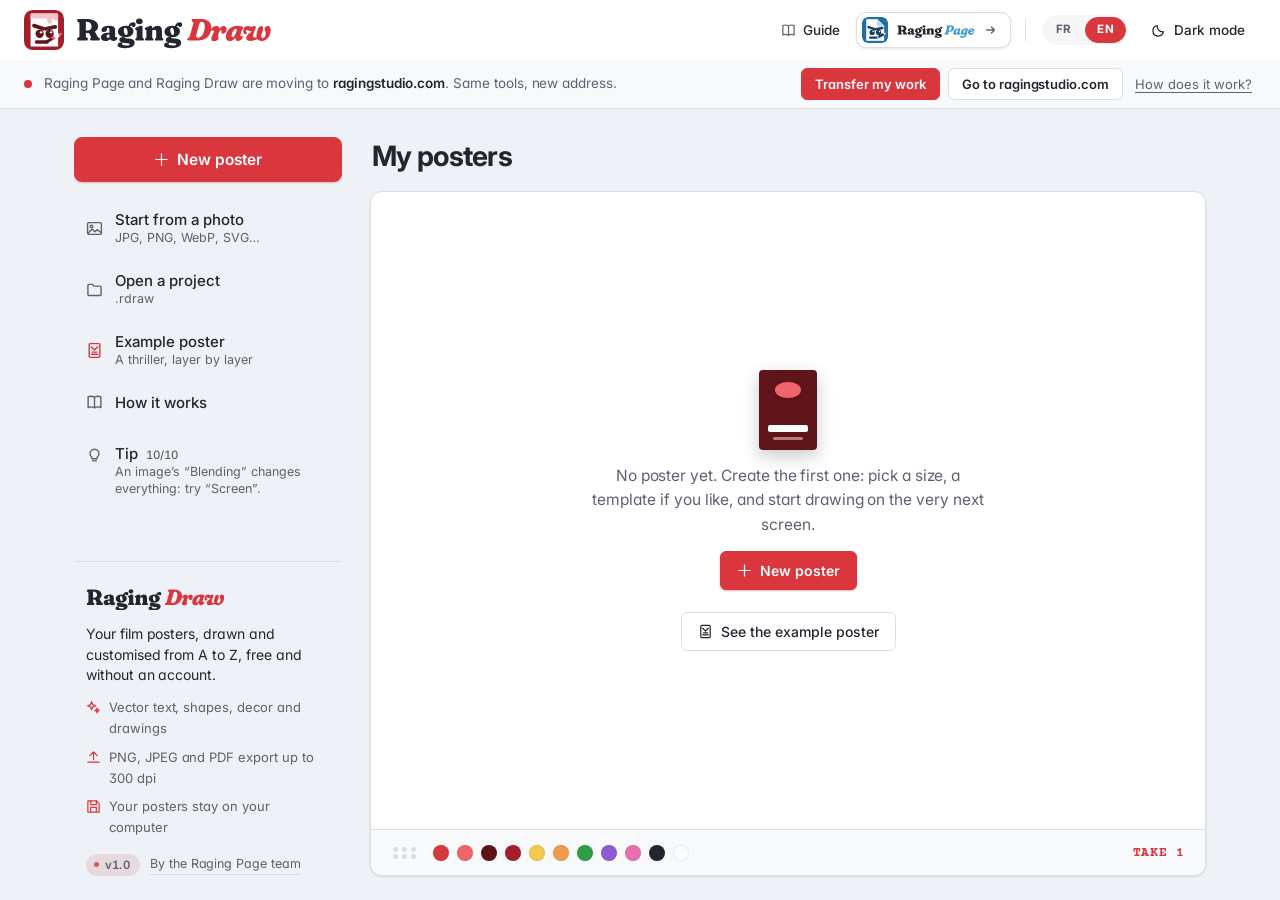
==== commit c2c91b75: "Moving banner: transfer everything to ragingstudio.com in one click The old home screens of Raging P" ====
--- a/ragingdraw/index.html
+++ b/ragingdraw/index.html
@@ -2,6 +2,7 @@
 <html lang="en">
 <head>
 <meta charset="UTF-8">
+<link rel="canonical" href="https://ragingstudio.com/draw/">
 <meta name="viewport" content="width=device-width, initial-scale=1.0">
 <title>Raging Draw : affiches de films</title>
 <meta name="description" content="Raging Draw : dessine et personnalise tes affiches de films de A à Z, gratuitement, dans ton navigateur. Export PNG, JPEG et PDF jusqu'au 300 dpi.">
@@ -34,5 +35,8 @@
 <script src="js/08-export.js"></script>
 <script src="js/10-app-links.js"></script>
 <script src="js/09-boot.js"></script>
+<script src="js/11-menus.js"></script>
+<script src="js/12-drive.js"></script>
+<script src="../js/move-banner.js"></script>
 </body>
 </html>
--- a/ragingdraw/draw.css
+++ b/ragingdraw/draw.css
@@ -624,3 +624,64 @@
 @media (max-width:720px){ .app-guide span, .app-switch .as-word, .app-sep{display:none;} .app-switch{padding:0 8px 0 5px; gap:6px;} }
 @media (prefers-reduced-motion:reduce){ .app-switch .as-ar{transition:none;} }
 .app-switch .as-word.rp .w2{fill:#3699D4;}
+
+/* =====================================================================
+   BARRE DU HAUT DE L'ÉDITEUR, comme celle de Raging Page
+===================================================================== */
+.topbar .btn.tb-box{border-color:var(--hair); background:var(--surface); box-shadow:var(--shadow-sm); margin:0 2px;}
+.topbar .btn.tb-box:hover{border-color:#F2C4C7; background:var(--surface-soft);}
+.topbar .tb-title{width:min(240px, 20vw);}
+.vault-chip{display:inline-block; min-width:92px; box-sizing:border-box; text-align:center; font-size:11.5px; line-height:1; padding:4px 8px; border-radius:999px; cursor:pointer; border:1px solid var(--hair); color:var(--ink-soft); background:transparent; white-space:nowrap; user-select:none; margin-left:6px;}
+.vault-chip:hover{filter:brightness(.97);}
+.vault-chip:focus-visible{outline:none; box-shadow:var(--focus-ring);}
+.vault-chip.ok{color:#127a4b; border-color:#9ad3b6; background:rgba(18,122,75,.08);}
+.vault-chip.warn{color:#9a5b00; border-color:#e3b778; background:rgba(154,91,0,.10);}
+.vault-chip.off{opacity:.75;}
+html[data-theme="dark"] .vault-chip{border-color:rgba(255,255,255,.28); color:var(--ink);}
+html[data-theme="dark"] .vault-chip:hover{filter:brightness(1.15);}
+html[data-theme="dark"] .vault-chip.ok{color:#5FD39A; border-color:rgba(95,211,154,.6); background:rgba(95,211,154,.14);}
+html[data-theme="dark"] .vault-chip.warn{color:#F5B55B; border-color:rgba(245,181,91,.6); background:rgba(245,181,91,.14);}
+.fmt-indicator{display:flex; align-items:center; gap:6px; font-family:var(--sans); font-size:12.5px; font-weight:600; color:var(--ink-soft); background:var(--chip-bg); border:1px solid var(--hair); border-radius:999px; padding:5px 12px; cursor:pointer; white-space:nowrap; margin-right:2px; max-width:200px; overflow:hidden; text-overflow:ellipsis;}
+.fmt-indicator:hover{color:var(--ink); border-color:#F2C4C7;}
+.fmt-indicator:focus-visible{outline:none; box-shadow:var(--focus-ring);}
+.topbar .lang-flags{margin-left:6px;}
+/* Barre qui tient toujours en entier (comme Raging Page) : tant que la partie gauche déborde,
+   11-menus.js applique le palier suivant (tb-c1, tb-c2…). */
+.topbar-left{overflow:hidden;}
+.topbar-left > *, .topbar-right > *{flex:none;}
+.topbar.tb-c1 .fmt-indicator{display:none;}
+.topbar.tb-c2 .btn[data-act="goHome"] .tb-lbl{display:none;}
+.topbar.tb-c3 .btn[data-act="tbAlignMenu"] .tb-lbl{display:none;}
+.topbar.tb-c4 .tb-title{width:150px;}
+.topbar.tb-c5 .btn.tb-box .tb-lbl{display:none;}
+.topbar.tb-c6 .lang-flags{display:none;}
+.topbar.tb-c7 .vault-chip{min-width:0; width:14px; height:14px; padding:0; font-size:0; background:currentColor; border-color:transparent; align-self:center;}
+.topbar.tb-c7 .vault-chip.ok{color:#127a4b;} .topbar.tb-c7 .vault-chip.warn{color:#c47a00;} .topbar.tb-c7 .vault-chip.off{color:var(--ink-soft);}
+.topbar.tb-c8 .save-status{display:none;}
+.topbar.tb-c8 .tb-title{width:110px;}
+@media (max-width:640px){ .topbar .btn.tb-box, .topbar .tb-div{display:none;} }
+
+/* =====================================================================
+   MENUS (clic droit, Aligner, ⋮)
+===================================================================== */
+.cmenu{position:fixed; z-index:450; min-width:232px; max-width:300px; max-height:calc(100vh - 16px); overflow-y:auto; padding:6px; background:var(--surface); color:var(--ink); border-radius:10px; box-shadow:0 0 0 1px var(--hair), 0 14px 34px rgba(10,10,20,.22); animation:mmdPop .12s cubic-bezier(.2,.8,.3,1); font-family:var(--sans); scrollbar-width:thin;}
+.cm-head{padding:6px 10px 6px; font-size:10.5px; font-weight:600; letter-spacing:.09em; text-transform:uppercase; color:var(--ink-soft); white-space:nowrap; overflow:hidden; text-overflow:ellipsis;}
+.cm-it{width:100%; display:flex; align-items:center; gap:10px; padding:7px 10px; border:0; border-radius:7px; background:transparent; color:var(--ink); font-size:13.5px; font-weight:500; text-align:left;}
+.cm-it:hover:not(:disabled), .cm-it:focus-visible{background:var(--overlay-hover); outline:none;}
+.cm-it:disabled{opacity:.4; cursor:default;}
+.cm-ic{width:16px; height:16px; flex:none; display:flex; align-items:center; justify-content:center; color:var(--ink-soft);}
+.cm-ic .icon{width:15px; height:15px;}
+.cm-it.chk .cm-ic{color:var(--accent);}
+.cm-l{flex:1; min-width:0; white-space:nowrap; overflow:hidden; text-overflow:ellipsis;}
+.cm-k{flex:none; font-size:11.5px; color:var(--ink-soft); font-variant-numeric:tabular-nums; letter-spacing:.02em;}
+.cm-it.danger{color:var(--danger);}
+.cm-it.danger .cm-ic{color:var(--danger);}
+.cm-it.danger:hover:not(:disabled){background:rgba(214,69,69,.08);}
+.cm-sep{height:1px; background:var(--hair); margin:5px 4px;}
+.cm-row{display:flex; align-items:center; gap:1px; padding:3px 4px 3px 10px;}
+.cm-row-l{flex:1; font-size:12.5px; color:var(--ink-soft); white-space:nowrap; margin-right:4px;}
+.cm-ib{width:28px; height:28px; display:flex; align-items:center; justify-content:center; border:0; border-radius:7px; background:transparent; color:var(--ink-soft);}
+.cm-ib:hover:not(:disabled), .cm-ib:focus-visible{background:var(--overlay-hover); color:var(--accent); outline:none;}
+.cm-ib:disabled{opacity:.35; cursor:default;}
+.cm-ib .icon{width:15px; height:15px;}
+@media (prefers-reduced-motion:reduce){ .cmenu{animation:none;} }
